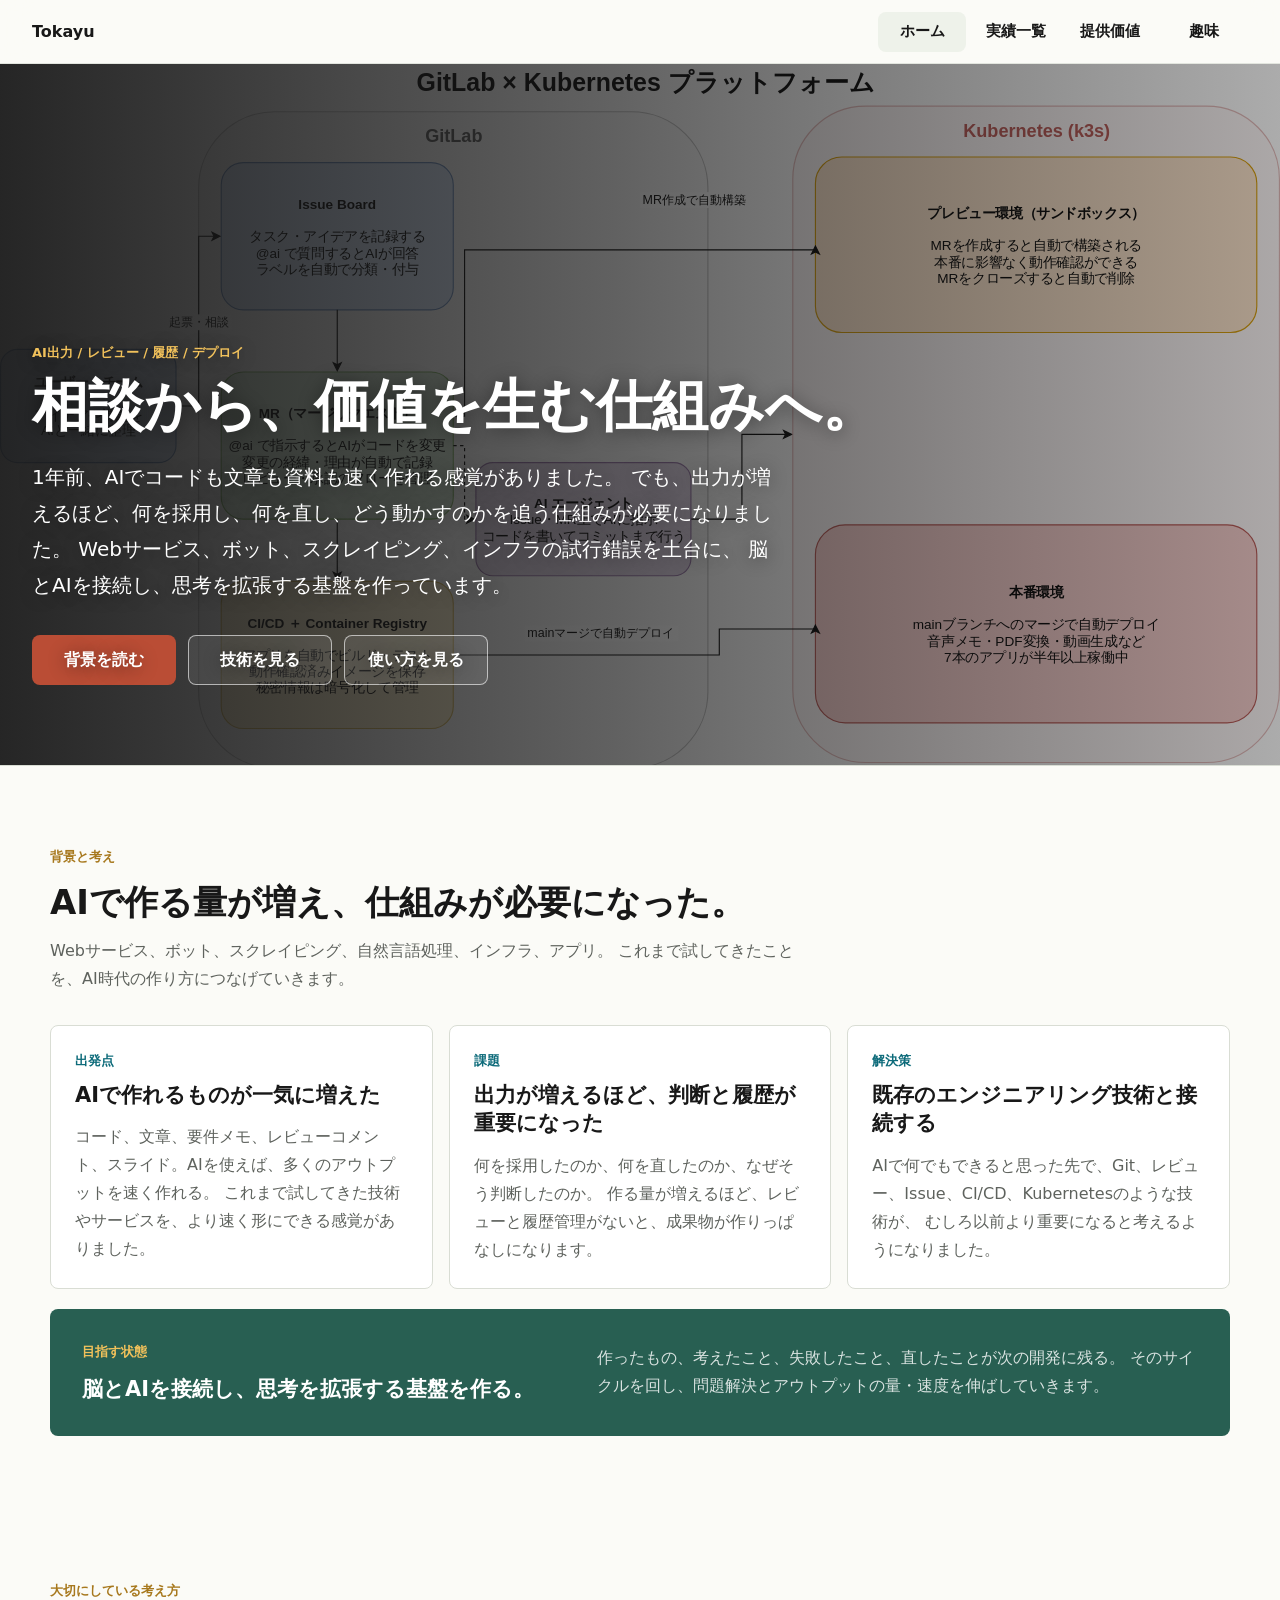
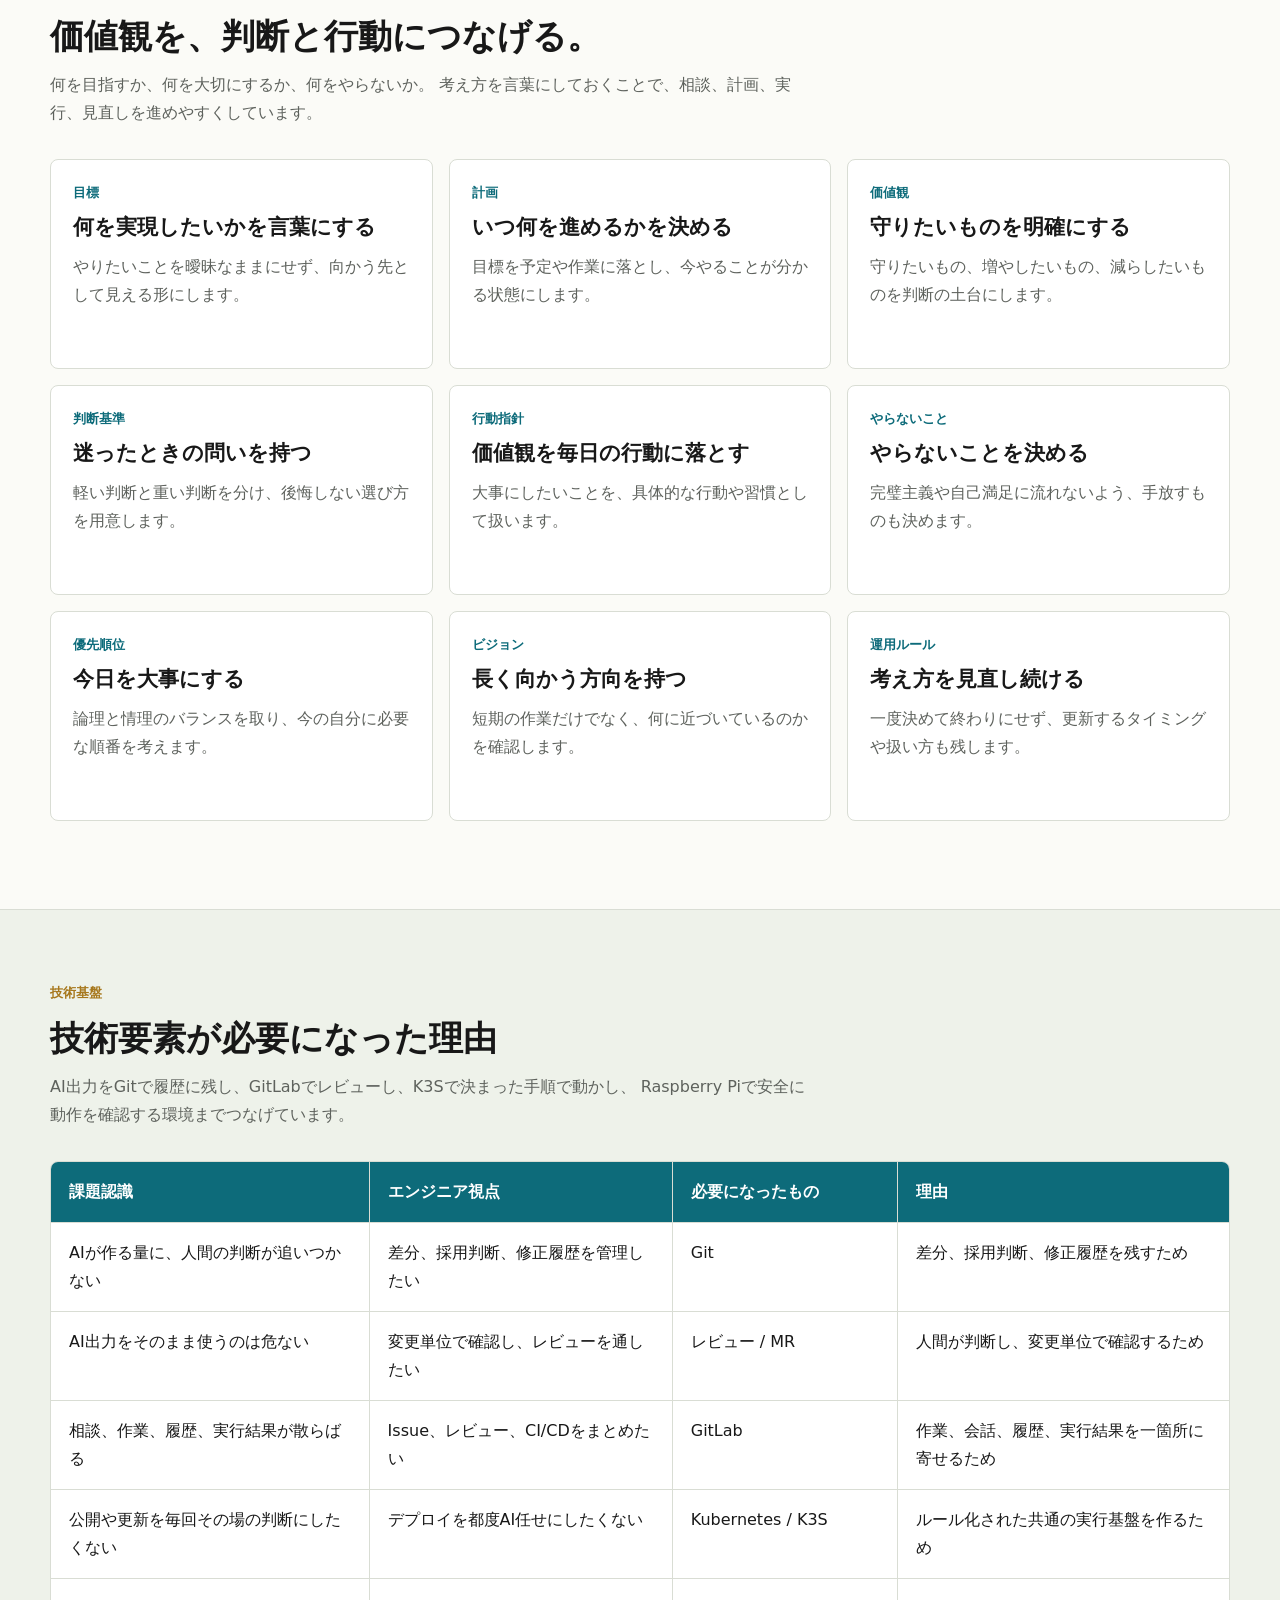
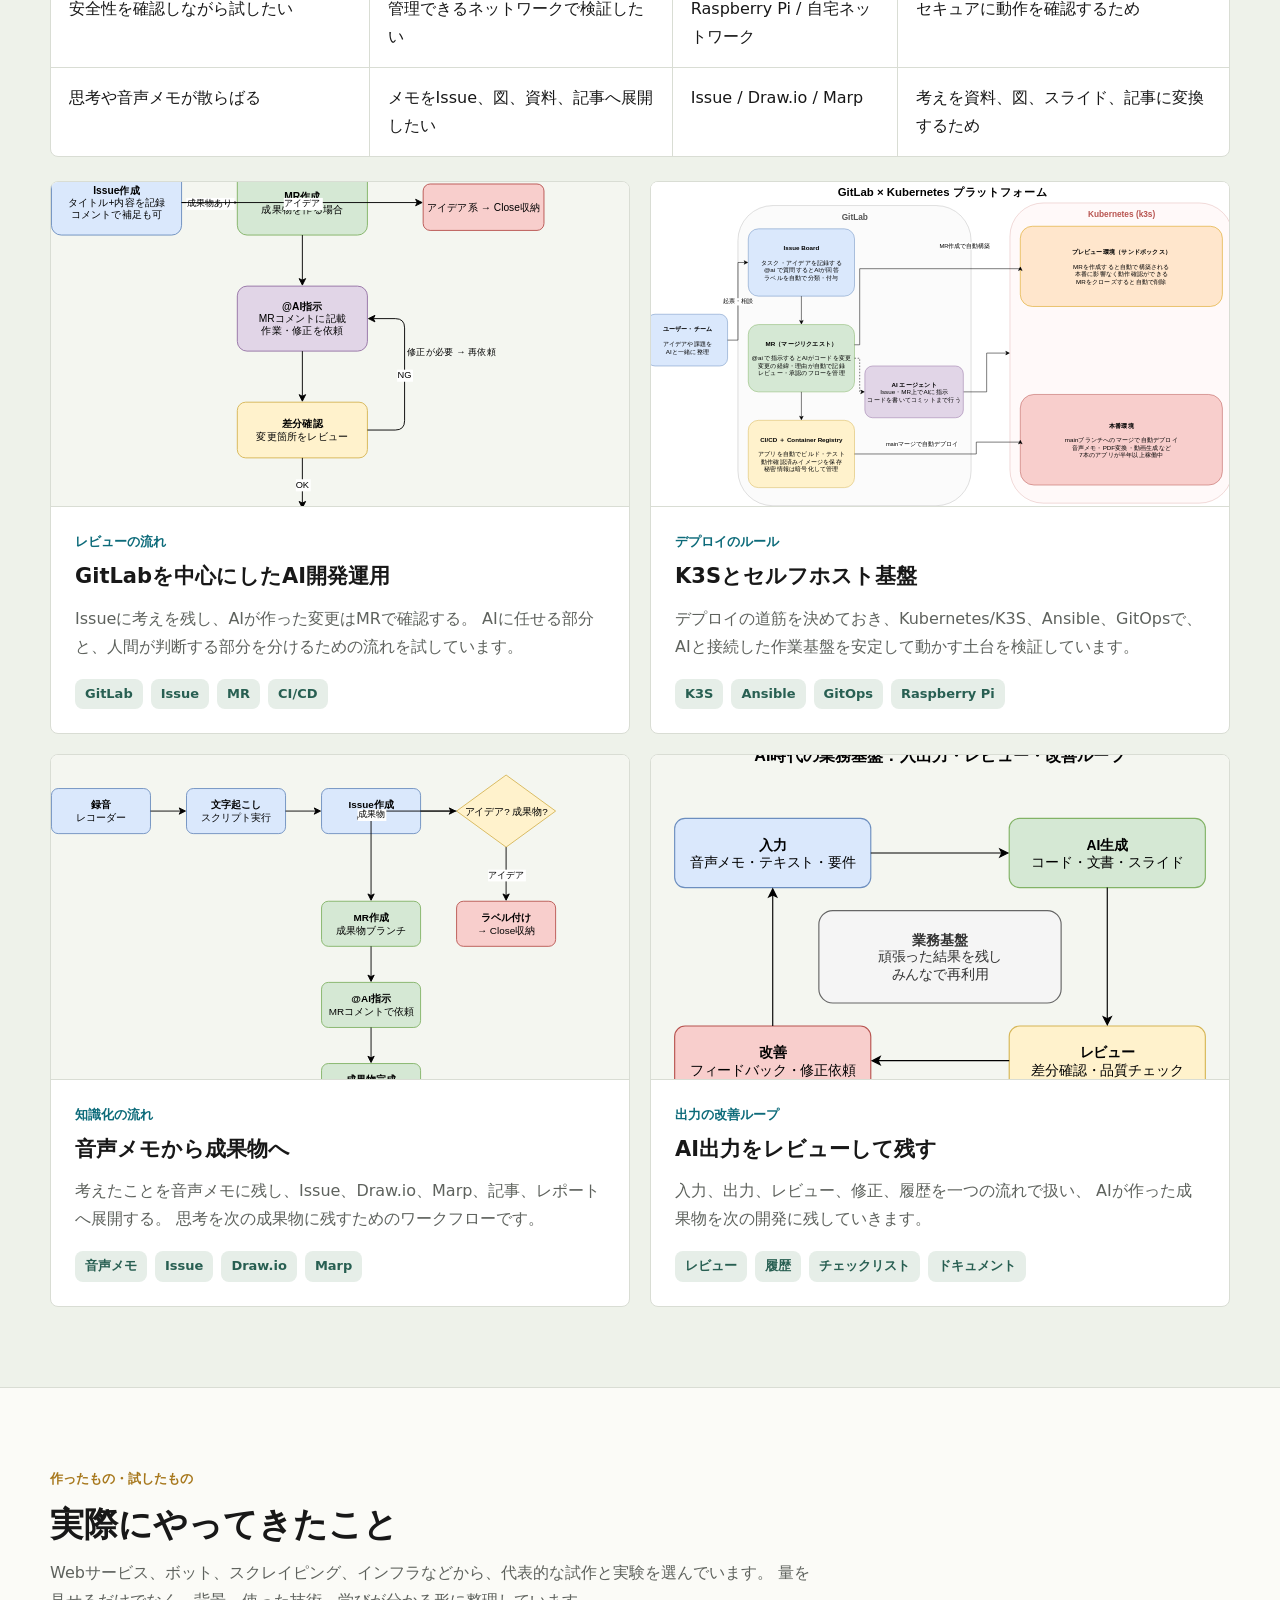
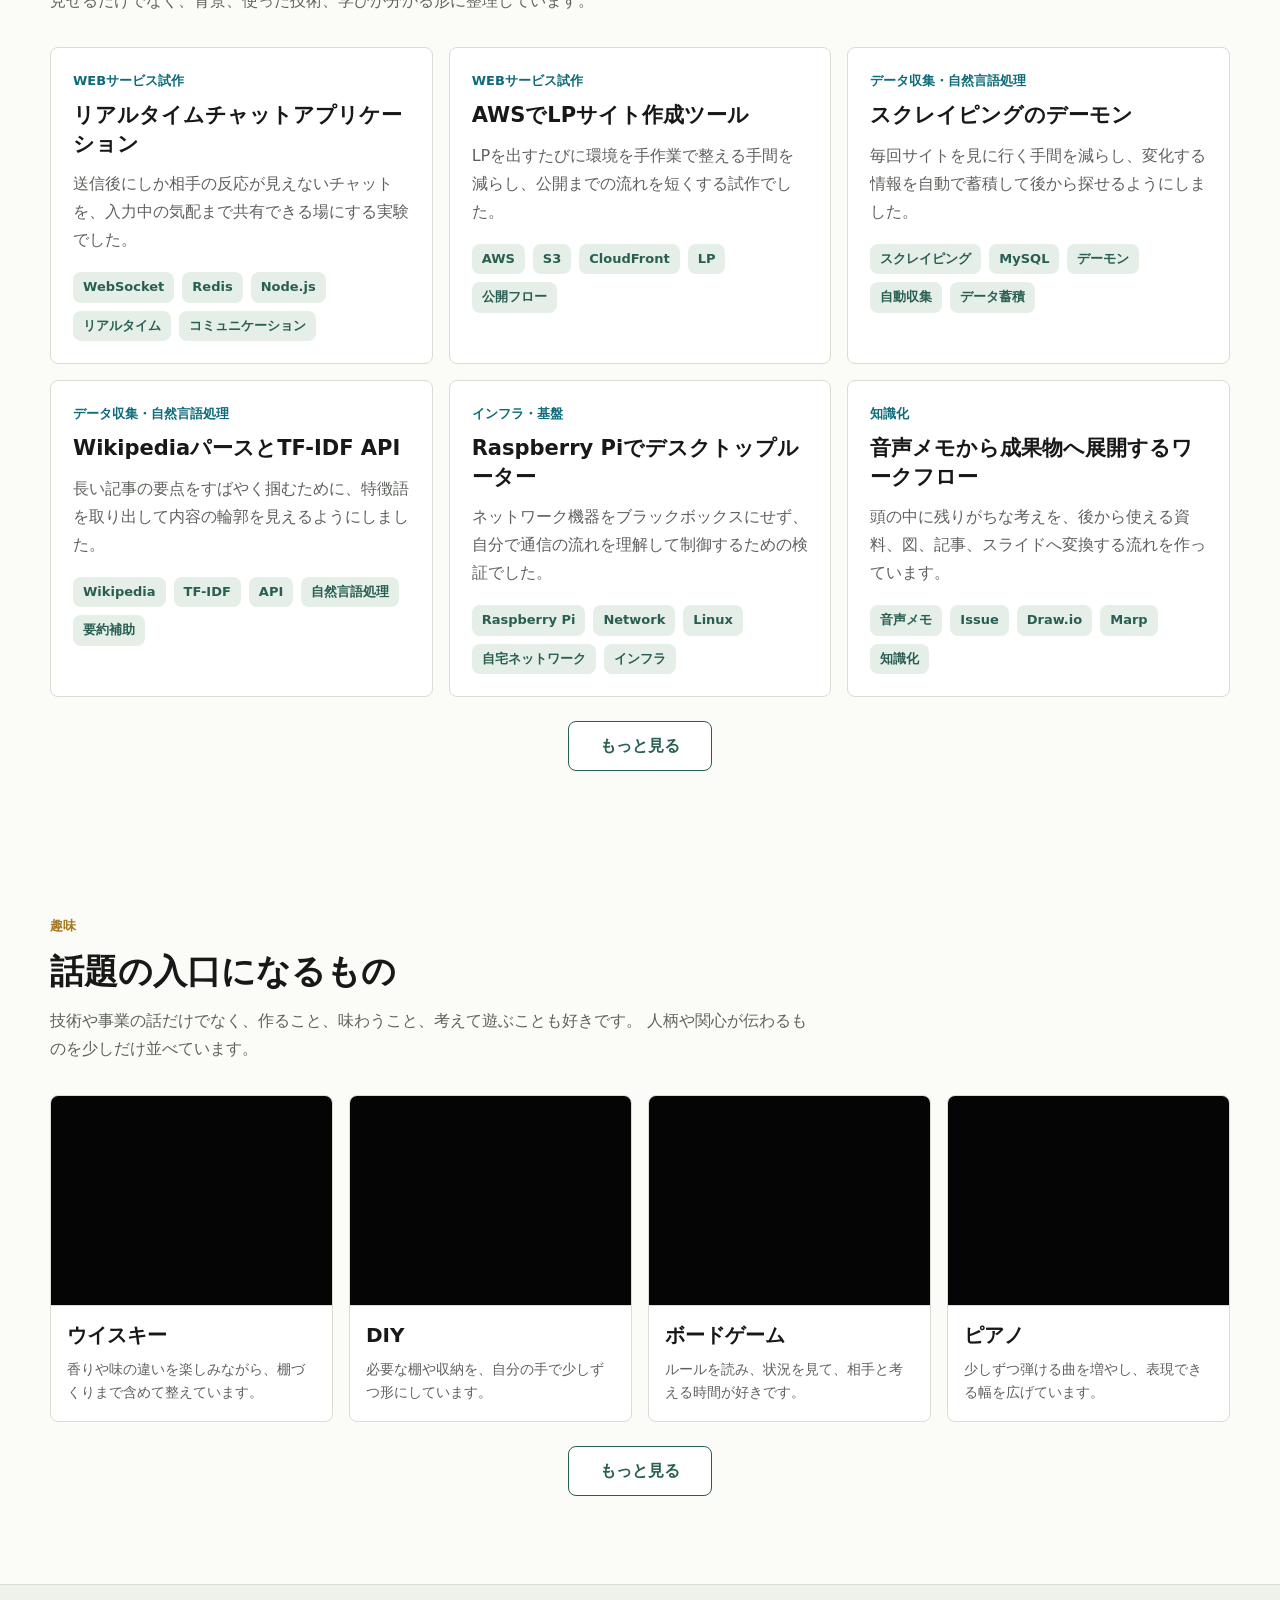
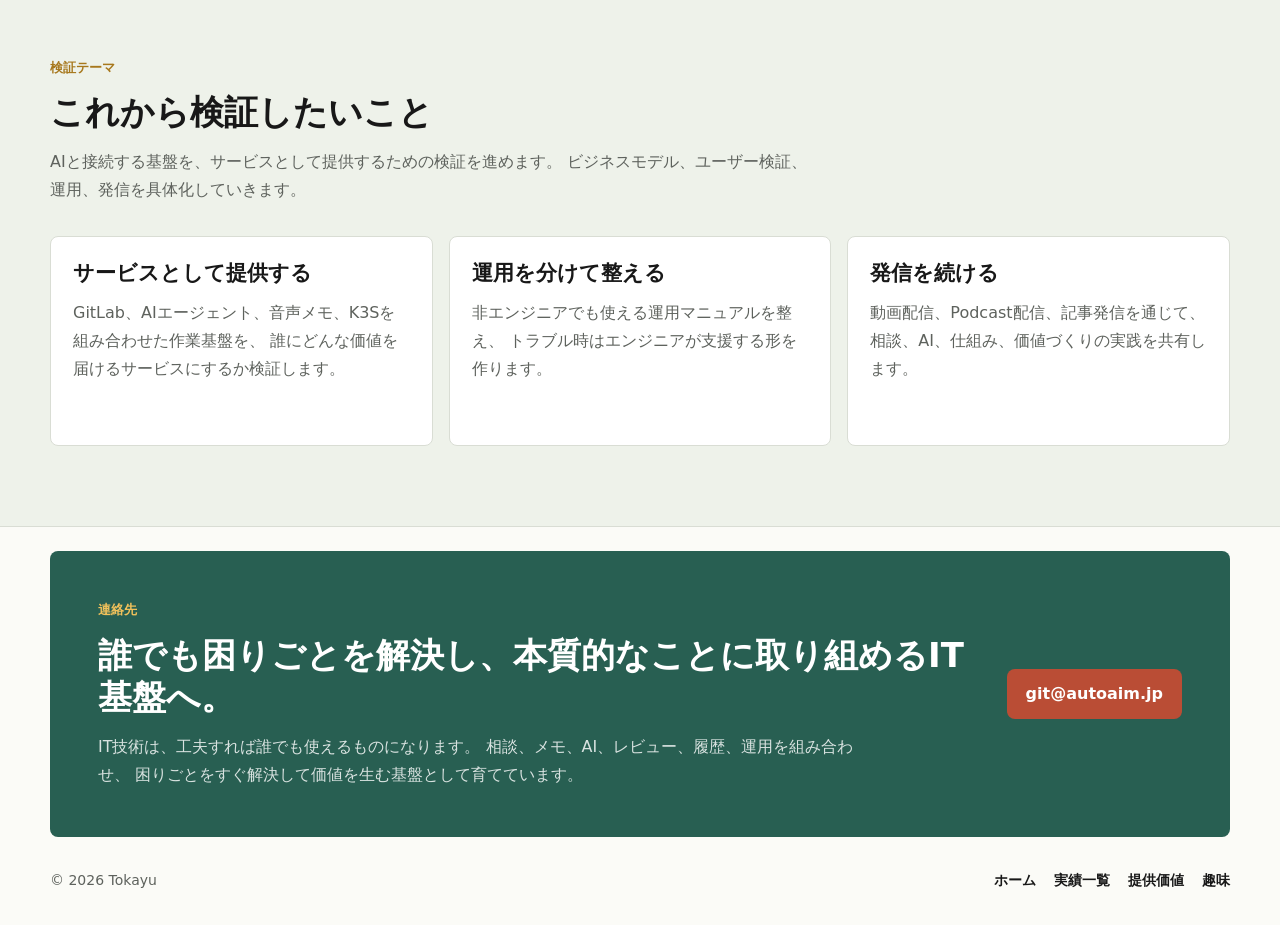
==== index.html @ 335fcc21 "Publish portfolio site" ====
<!doctype html>
<html lang="ja">
  <head>
    <meta charset="utf-8">
    <meta name="viewport" content="width=device-width, initial-scale=1">
    <title>Tokayu | 相談から、価値を生む仕組みへ</title>
    <meta
      name="description"
      content="AIでアウトプットを大量に作れるようになったからこそ、レビュー、履歴、デプロイ、運用の基盤を作る。Git、GitLab、K3S、Raspberry Pi、音声メモをつなぐ個人開発基盤のポートフォリオ。"
    >
    <meta property="og:title" content="Tokayu | 相談から、価値を生む仕組みへ">
    <meta
      property="og:description"
      content="AI時代に、作ること、レビューすること、残すこと、動かすことをどう設計するか。"
    >
    <meta property="og:type" content="website">
    <link rel="stylesheet" href="./styles.css">
  </head>
  <body>
    <header class="site-header">
      <a class="brand" href="./index.html" aria-label="ホームへ戻る">Tokayu</a>
      <nav class="nav" aria-label="主要ナビゲーション">
        <a href="./index.html" aria-current="page">ホーム</a>
        <a href="./works.html">実績一覧</a>
        <a href="./value.html">提供価値</a>
        <a href="./hobbies.html">趣味</a>
      </nav>
    </header>

    <main id="top">
      <section class="hero" aria-label="ポートフォリオの概要">
        <div class="hero-inner">
          <p class="eyebrow">AI出力 / レビュー / 履歴 / デプロイ</p>
          <h1>相談から、価値を生む仕組みへ。</h1>
          <p class="lead">
            1年前、AIでコードも文章も資料も速く作れる感覚がありました。
            でも、出力が増えるほど、何を採用し、何を直し、どう動かすのかを追う仕組みが必要になりました。
            Webサービス、ボット、スクレイピング、インフラの試行錯誤を土台に、
            脳とAIを接続し、思考を拡張する基盤を作っています。
          </p>
          <div class="hero-actions" aria-label="ページ内リンク">
            <a class="button primary" href="#story">背景を読む</a>
            <a class="button secondary" href="#tech">技術を見る</a>
            <a class="button secondary" href="./value.html">使い方を見る</a>
          </div>
        </div>
      </section>

      <section id="story" class="section">
        <div class="section-heading">
          <p class="eyebrow">背景と考え</p>
          <h2>AIで作る量が増え、仕組みが必要になった。</h2>
          <p>
            Webサービス、ボット、スクレイピング、自然言語処理、インフラ、アプリ。
            これまで試してきたことを、AI時代の作り方につなげていきます。
          </p>
        </div>

        <div class="story-grid">
          <article class="story-card">
            <p class="project-kicker">出発点</p>
            <h3>AIで作れるものが一気に増えた</h3>
            <p>
              コード、文章、要件メモ、レビューコメント、スライド。AIを使えば、多くのアウトプットを速く作れる。
              これまで試してきた技術やサービスを、より速く形にできる感覚がありました。
            </p>
          </article>

          <article class="story-card">
            <p class="project-kicker">課題</p>
            <h3>出力が増えるほど、判断と履歴が重要になった</h3>
            <p>
              何を採用したのか、何を直したのか、なぜそう判断したのか。
              作る量が増えるほど、レビューと履歴管理がないと、成果物が作りっぱなしになります。
            </p>
          </article>

          <article class="story-card">
            <p class="project-kicker">解決策</p>
            <h3>既存のエンジニアリング技術と接続する</h3>
            <p>
              AIで何でもできると思った先で、Git、レビュー、Issue、CI/CD、Kubernetesのような技術が、
              むしろ以前より重要になると考えるようになりました。
            </p>
          </article>
        </div>

        <div class="principle-panel">
          <div>
            <p class="eyebrow">目指す状態</p>
            <h3>脳とAIを接続し、思考を拡張する基盤を作る。</h3>
          </div>
          <p>
            作ったもの、考えたこと、失敗したこと、直したことが次の開発に残る。
            そのサイクルを回し、問題解決とアウトプットの量・速度を伸ばしていきます。
          </p>
        </div>
      </section>

      <section class="section">
        <div class="section-heading">
          <p class="eyebrow">大切にしている考え方</p>
          <h2>価値観を、判断と行動につなげる。</h2>
          <p>
            何を目指すか、何を大切にするか、何をやらないか。
            考え方を言葉にしておくことで、相談、計画、実行、見直しを進めやすくしています。
          </p>
        </div>

        <div class="thinking-grid">
          <article class="thinking-card">
            <p class="project-kicker">目標</p>
            <h3>何を実現したいかを言葉にする</h3>
            <p>やりたいことを曖昧なままにせず、向かう先として見える形にします。</p>
          </article>

          <article class="thinking-card">
            <p class="project-kicker">計画</p>
            <h3>いつ何を進めるかを決める</h3>
            <p>目標を予定や作業に落とし、今やることが分かる状態にします。</p>
          </article>

          <article class="thinking-card">
            <p class="project-kicker">価値観</p>
            <h3>守りたいものを明確にする</h3>
            <p>守りたいもの、増やしたいもの、減らしたいものを判断の土台にします。</p>
          </article>

          <article class="thinking-card">
            <p class="project-kicker">判断基準</p>
            <h3>迷ったときの問いを持つ</h3>
            <p>軽い判断と重い判断を分け、後悔しない選び方を用意します。</p>
          </article>

          <article class="thinking-card">
            <p class="project-kicker">行動指針</p>
            <h3>価値観を毎日の行動に落とす</h3>
            <p>大事にしたいことを、具体的な行動や習慣として扱います。</p>
          </article>

          <article class="thinking-card">
            <p class="project-kicker">やらないこと</p>
            <h3>やらないことを決める</h3>
            <p>完璧主義や自己満足に流れないよう、手放すものも決めます。</p>
          </article>

          <article class="thinking-card">
            <p class="project-kicker">優先順位</p>
            <h3>今日を大事にする</h3>
            <p>論理と情理のバランスを取り、今の自分に必要な順番を考えます。</p>
          </article>

          <article class="thinking-card">
            <p class="project-kicker">ビジョン</p>
            <h3>長く向かう方向を持つ</h3>
            <p>短期の作業だけでなく、何に近づいているのかを確認します。</p>
          </article>

          <article class="thinking-card">
            <p class="project-kicker">運用ルール</p>
            <h3>考え方を見直し続ける</h3>
            <p>一度決めて終わりにせず、更新するタイミングや扱い方も残します。</p>
          </article>
        </div>
      </section>

      <section id="tech" class="section band">
        <div class="section-heading">
          <p class="eyebrow">技術基盤</p>
          <h2>技術要素が必要になった理由</h2>
          <p>
            AI出力をGitで履歴に残し、GitLabでレビューし、K3Sで決まった手順で動かし、
            Raspberry Piで安全に動作を確認する環境までつなげています。
          </p>
        </div>

        <div class="reason-table" role="table" aria-label="課題認識と必要になった技術">
          <div class="reason-row reason-head" role="row">
            <div role="columnheader">課題認識</div>
            <div role="columnheader">エンジニア視点</div>
            <div role="columnheader">必要になったもの</div>
            <div role="columnheader">理由</div>
          </div>
          <div class="reason-row" role="row">
            <div role="cell">AIが作る量に、人間の判断が追いつかない</div>
            <div role="cell">差分、採用判断、修正履歴を管理したい</div>
            <div role="cell">Git</div>
            <div role="cell">差分、採用判断、修正履歴を残すため</div>
          </div>
          <div class="reason-row" role="row">
            <div role="cell">AI出力をそのまま使うのは危ない</div>
            <div role="cell">変更単位で確認し、レビューを通したい</div>
            <div role="cell">レビュー / MR</div>
            <div role="cell">人間が判断し、変更単位で確認するため</div>
          </div>
          <div class="reason-row" role="row">
            <div role="cell">相談、作業、履歴、実行結果が散らばる</div>
            <div role="cell">Issue、レビュー、CI/CDをまとめたい</div>
            <div role="cell">GitLab</div>
            <div role="cell">作業、会話、履歴、実行結果を一箇所に寄せるため</div>
          </div>
          <div class="reason-row" role="row">
            <div role="cell">公開や更新を毎回その場の判断にしたくない</div>
            <div role="cell">デプロイを都度AI任せにしたくない</div>
            <div role="cell">Kubernetes / K3S</div>
            <div role="cell">ルール化された共通の実行基盤を作るため</div>
          </div>
          <div class="reason-row" role="row">
            <div role="cell">安全性を確認しながら試したい</div>
            <div role="cell">管理できるネットワークで検証したい</div>
            <div role="cell">Raspberry Pi / 自宅ネットワーク</div>
            <div role="cell">セキュアに動作を確認するため</div>
          </div>
          <div class="reason-row" role="row">
            <div role="cell">思考や音声メモが散らばる</div>
            <div role="cell">メモをIssue、図、資料、記事へ展開したい</div>
            <div role="cell">Issue / Draw.io / Marp</div>
            <div role="cell">考えを資料、図、スライド、記事に変換するため</div>
          </div>
        </div>

        <div class="project-grid tech-grid">
          <article class="project-card">
            <img src="./assets/gitlab-workflow.svg" alt="GitLabを中心にした開発ワークフロー図">
            <div class="project-body">
              <p class="project-kicker">レビューの流れ</p>
              <h3>GitLabを中心にしたAI開発運用</h3>
              <p>
                Issueに考えを残し、AIが作った変更はMRで確認する。
                AIに任せる部分と、人間が判断する部分を分けるための流れを試しています。
              </p>
              <ul class="tag-list" aria-label="関連技術">
                <li>GitLab</li>
                <li>Issue</li>
                <li>MR</li>
                <li>CI/CD</li>
              </ul>
            </div>
          </article>

          <article class="project-card">
            <img src="./assets/platform-overview.svg" alt="GitLabとKubernetesを組み合わせた基盤図">
            <div class="project-body">
              <p class="project-kicker">デプロイのルール</p>
              <h3>K3Sとセルフホスト基盤</h3>
              <p>
                デプロイの道筋を決めておき、Kubernetes/K3S、Ansible、GitOpsで、
                AIと接続した作業基盤を安定して動かす土台を検証しています。
              </p>
              <ul class="tag-list" aria-label="関連技術">
                <li>K3S</li>
                <li>Ansible</li>
                <li>GitOps</li>
                <li>Raspberry Pi</li>
              </ul>
            </div>
          </article>

          <article class="project-card">
            <img src="./assets/voice-memo-to-output.svg" alt="音声メモから成果物へ変換するワークフロー図">
            <div class="project-body">
              <p class="project-kicker">知識化の流れ</p>
              <h3>音声メモから成果物へ</h3>
              <p>
                考えたことを音声メモに残し、Issue、Draw.io、Marp、記事、レポートへ展開する。
                思考を次の成果物に残すためのワークフローです。
              </p>
              <ul class="tag-list" aria-label="関連技術">
                <li>音声メモ</li>
                <li>Issue</li>
                <li>Draw.io</li>
                <li>Marp</li>
              </ul>
            </div>
          </article>

          <article class="project-card">
            <img src="./assets/ai-output-loop.svg" alt="AI出力とレビュー改善ループの図">
            <div class="project-body">
              <p class="project-kicker">出力の改善ループ</p>
              <h3>AI出力をレビューして残す</h3>
              <p>
                入力、出力、レビュー、修正、履歴を一つの流れで扱い、
                AIが作った成果物を次の開発に残していきます。
              </p>
              <ul class="tag-list" aria-label="関連技術">
                <li>レビュー</li>
                <li>履歴</li>
                <li>チェックリスト</li>
                <li>ドキュメント</li>
              </ul>
            </div>
          </article>
        </div>
      </section>

      <section id="works" class="section">
        <div class="section-heading">
          <p class="eyebrow">作ったもの・試したもの</p>
          <h2>実際にやってきたこと</h2>
          <p>
            Webサービス、ボット、スクレイピング、インフラなどから、代表的な試作と実験を選んでいます。
            量を見せるだけでなく、背景、使った技術、学びが分かる形に整理しています。
          </p>
        </div>

        <div class="works-grid" data-featured-works></div>

        <div class="section-actions">
          <a class="button tertiary" href="./works.html">もっと見る</a>
        </div>
      </section>

      <section id="hobbies" class="section">
        <div class="section-heading">
          <p class="eyebrow">趣味</p>
          <h2>話題の入口になるもの</h2>
          <p>
            技術や事業の話だけでなく、作ること、味わうこと、考えて遊ぶことも好きです。
            人柄や関心が伝わるものを少しだけ並べています。
          </p>
        </div>

        <div class="hobby-grid" data-featured-hobbies></div>

        <div class="section-actions">
          <a class="button tertiary" href="./hobbies.html">もっと見る</a>
        </div>
      </section>

      <section class="section band conversation-section">
        <div class="section-heading">
          <p class="eyebrow">検証テーマ</p>
          <h2>これから検証したいこと</h2>
          <p>
            AIと接続する基盤を、サービスとして提供するための検証を進めます。
            ビジネスモデル、ユーザー検証、運用、発信を具体化していきます。
          </p>
        </div>

        <div class="conversation-grid">
          <article class="writing-item">
            <h3>サービスとして提供する</h3>
            <p>
              GitLab、AIエージェント、音声メモ、K3Sを組み合わせた作業基盤を、
              誰にどんな価値を届けるサービスにするか検証します。
            </p>
          </article>
          <article class="writing-item">
            <h3>運用を分けて整える</h3>
            <p>
              非エンジニアでも使える運用マニュアルを整え、
              トラブル時はエンジニアが支援する形を作ります。
            </p>
          </article>
          <article class="writing-item">
            <h3>発信を続ける</h3>
            <p>
              動画配信、Podcast配信、記事発信を通じて、
              相談、AI、仕組み、価値づくりの実践を共有します。
            </p>
          </article>
        </div>
      </section>

      <section id="contact" class="contact-section">
        <div>
          <p class="eyebrow">連絡先</p>
          <h2>誰でも困りごとを解決し、本質的なことに取り組めるIT基盤へ。</h2>
          <p>
            IT技術は、工夫すれば誰でも使えるものになります。
            相談、メモ、AI、レビュー、履歴、運用を組み合わせ、
            困りごとをすぐ解決して価値を生む基盤として育てています。
          </p>
        </div>
        <a class="button primary" href="mailto:git@autoaim.jp">git@autoaim.jp</a>
      </section>
    </main>

    <footer class="site-footer">
      <span>© 2026 Tokayu</span>
      <nav class="footer-nav" aria-label="フッターナビゲーション">
        <a href="./index.html" aria-current="page">ホーム</a>
        <a href="./works.html">実績一覧</a>
        <a href="./value.html">提供価値</a>
        <a href="./hobbies.html">趣味</a>
      </nav>
    </footer>
    <script src="./data.js"></script>
    <script src="./app.js"></script>
  </body>
</html>
---- styles.css ----
:root {
  color-scheme: light;
  --ink: #181818;
  --muted: #5e625d;
  --line: #d9ddd4;
  --paper: #fbfbf7;
  --soft: #eef2ea;
  --green: #285f52;
  --teal: #0d6b7a;
  --coral: #ba4d35;
  --gold: #a7781d;
  --white: #ffffff;
  --shadow: 0 18px 48px rgba(24, 24, 24, 0.12);
}

* {
  box-sizing: border-box;
}

html {
  scroll-behavior: smooth;
}

body {
  margin: 0;
  color: var(--ink);
  background: var(--paper);
  font-family:
    "Hiragino Kaku Gothic ProN",
    "Yu Gothic",
    "Noto Sans JP",
    system-ui,
    sans-serif;
  font-size: 16px;
  line-height: 1.75;
}

img {
  display: block;
  max-width: 100%;
}

a {
  color: inherit;
  text-decoration: none;
}

a:focus-visible,
button:focus-visible {
  outline: 3px solid rgba(13, 107, 122, 0.35);
  outline-offset: 4px;
}

.site-header {
  position: sticky;
  top: 0;
  z-index: 10;
  display: flex;
  align-items: center;
  justify-content: space-between;
  min-height: 64px;
  padding: 0 32px;
  border-bottom: 1px solid rgba(217, 221, 212, 0.72);
  background: rgba(251, 251, 247, 0.9);
  backdrop-filter: blur(16px);
}

.brand {
  font-weight: 800;
}

.nav {
  display: flex;
  flex-wrap: wrap;
  gap: 6px;
  align-items: center;
  justify-content: flex-end;
}

.nav a {
  min-width: 88px;
  min-height: 40px;
  display: inline-flex;
  align-items: center;
  justify-content: center;
  padding: 0 14px;
  border-radius: 8px;
  color: var(--ink);
  font-size: 15px;
  font-weight: 850;
}

.nav a:hover {
  color: var(--ink);
  background: var(--soft);
}

.nav a[aria-current="page"] {
  color: var(--ink);
  background: var(--soft);
}

.hero {
  min-height: 78vh;
  display: grid;
  align-items: end;
  padding: 112px 32px 80px;
  color: var(--white);
  background-image:
    linear-gradient(90deg, rgba(24, 24, 24, 0.94), rgba(24, 24, 24, 0.68) 48%, rgba(24, 24, 24, 0.36)),
    url("./assets/platform-overview.svg");
  background-size: cover;
  background-position: center;
  border-bottom: 1px solid var(--line);
}

.hero-inner {
  width: min(980px, 100%);
  text-shadow: 0 2px 18px rgba(0, 0, 0, 0.45);
}

.eyebrow {
  margin: 0 0 12px;
  color: var(--gold);
  font-size: 13px;
  font-weight: 800;
  text-transform: uppercase;
}

.hero .eyebrow {
  color: #f1c15b;
}

h1,
h2,
h3,
p {
  overflow-wrap: break-word;
}

h1 {
  margin: 0;
  max-width: 980px;
  font-size: 56px;
  line-height: 1.04;
  letter-spacing: 0;
}

h2 {
  margin: 0;
  font-size: 34px;
  line-height: 1.25;
  letter-spacing: 0;
}

h3 {
  margin: 0;
  font-size: 21px;
  line-height: 1.35;
  letter-spacing: 0;
}

.lead {
  max-width: 740px;
  margin: 24px 0 0;
  font-size: 20px;
  line-height: 1.8;
}

.hero-actions {
  display: flex;
  flex-wrap: wrap;
  gap: 12px;
  margin-top: 32px;
}

.button {
  min-width: 144px;
  min-height: 46px;
  display: inline-flex;
  align-items: center;
  justify-content: center;
  padding: 10px 18px;
  border: 1px solid transparent;
  border-radius: 8px;
  font-weight: 800;
}

.button.primary {
  color: var(--white);
  background: var(--coral);
}

.button.primary:hover {
  background: #9f3f2b;
}

.button.secondary {
  color: var(--white);
  border-color: rgba(255, 255, 255, 0.6);
  background: rgba(255, 255, 255, 0.08);
}

.button.secondary:hover {
  background: rgba(255, 255, 255, 0.18);
}

.button.tertiary {
  color: var(--green);
  border-color: var(--green);
  background: var(--white);
}

.button.tertiary:hover {
  color: var(--white);
  background: var(--green);
}

.section {
  width: min(1180px, calc(100% - 64px));
  margin: 56px auto 0;
  padding: 24px 0 64px;
}

.section.band {
  width: 100%;
  margin-top: 24px;
  padding: 72px max(32px, calc((100% - 1180px) / 2)) 80px;
  background: var(--soft);
  border-top: 1px solid var(--line);
  border-bottom: 1px solid var(--line);
}

.section-heading {
  max-width: 760px;
  margin-bottom: 32px;
}

.section-heading p:not(.eyebrow) {
  margin: 14px 0 0;
  color: var(--muted);
}

.section-heading.compact {
  margin-bottom: 28px;
}

.project-grid {
  display: grid;
  grid-template-columns: repeat(2, minmax(0, 1fr));
  gap: 20px;
}

.story-grid {
  display: grid;
  grid-template-columns: repeat(3, minmax(0, 1fr));
  gap: 16px;
}

.story-card {
  min-height: 260px;
  padding: 24px;
  border: 1px solid var(--line);
  border-radius: 8px;
  background: var(--white);
}

.story-card p:not(.project-kicker) {
  margin: 14px 0 0;
  color: var(--muted);
}

.thinking-grid {
  display: grid;
  grid-template-columns: repeat(3, minmax(0, 1fr));
  gap: 16px;
}

.thinking-card {
  min-height: 210px;
  padding: 22px;
  border: 1px solid var(--line);
  border-radius: 8px;
  background: var(--white);
}

.thinking-card p:not(.project-kicker) {
  margin: 12px 0 0;
  color: var(--muted);
}

.principle-panel {
  margin-top: 20px;
  padding: 32px;
  display: grid;
  grid-template-columns: minmax(0, 0.9fr) minmax(0, 1.1fr);
  gap: 24px;
  align-items: center;
  color: var(--white);
  border-radius: 8px;
  background: var(--green);
}

.principle-panel .eyebrow {
  color: #f1c15b;
}

.principle-panel p:not(.eyebrow) {
  margin: 0;
  color: rgba(255, 255, 255, 0.82);
}

.reason-table {
  overflow: hidden;
  border: 1px solid var(--line);
  border-radius: 8px;
  background: var(--white);
}

.reason-row {
  display: grid;
  grid-template-columns: minmax(0, 1.1fr) minmax(0, 1.05fr) minmax(0, 0.78fr) minmax(0, 1.15fr);
  border-top: 1px solid var(--line);
}

.reason-row:first-child {
  border-top: 0;
}

.reason-row > div {
  min-width: 0;
  padding: 16px 18px;
  border-left: 1px solid var(--line);
  overflow-wrap: anywhere;
}

.reason-row > div:first-child {
  border-left: 0;
}

.reason-head {
  color: var(--white);
  background: var(--teal);
  font-weight: 900;
}

.tech-grid {
  margin-top: 24px;
}

.roadmap-list {
  display: grid;
  grid-template-columns: repeat(2, minmax(0, 1fr));
  gap: 14px;
  margin: 0;
  padding: 0;
  list-style: none;
  counter-reset: none;
}

.roadmap-list li {
  min-height: 120px;
  padding: 20px;
  display: grid;
  grid-template-columns: 44px minmax(0, 1fr);
  gap: 14px;
  align-items: start;
  border: 1px solid var(--line);
  border-radius: 8px;
  background: var(--white);
}

.roadmap-list span {
  width: 44px;
  height: 44px;
  display: inline-flex;
  align-items: center;
  justify-content: center;
  color: var(--white);
  border-radius: 8px;
  background: var(--coral);
  font-size: 13px;
  font-weight: 900;
}

.roadmap-list p {
  margin: 0;
  color: var(--muted);
  font-weight: 700;
}

.conversation-section {
  margin-top: 0;
}

.conversation-grid {
  display: grid;
  grid-template-columns: repeat(3, minmax(0, 1fr));
  gap: 16px;
}

.works-grid {
  display: grid;
  grid-template-columns: repeat(3, minmax(0, 1fr));
  gap: 16px;
}

.work-card {
  min-height: 220px;
  padding: 22px;
  border: 1px solid var(--line);
  border-radius: 8px;
  background: var(--white);
}

.work-card p:not(.project-kicker) {
  margin: 12px 0 0;
  color: var(--muted);
}

.usecase-section {
  margin-top: 0;
}

.usecase-grid {
  display: grid;
  gap: 18px;
}

.usecase-card {
  min-width: 0;
  padding: 24px;
  border: 1px solid var(--line);
  border-radius: 8px;
  background: var(--white);
}

.usecase-card h2 {
  max-width: 920px;
  font-size: 25px;
  line-height: 1.35;
}

.usecase-problem {
  max-width: 940px;
  margin: 12px 0 0;
  color: var(--muted);
}

.usecase-detail {
  display: grid;
  grid-template-columns: 160px minmax(0, 1fr);
  gap: 10px 16px;
  margin: 20px 0 0;
  padding-top: 18px;
  border-top: 1px solid var(--line);
}

.usecase-detail dt {
  color: var(--teal);
  font-size: 13px;
  font-weight: 900;
}

.usecase-detail dd {
  min-width: 0;
  margin: 0;
  color: var(--muted);
  overflow-wrap: anywhere;
}

.section-actions {
  margin-top: 24px;
  display: flex;
  justify-content: center;
}

.page-hero {
  width: min(1180px, calc(100% - 64px));
  margin: 0 auto;
  padding: 96px 0 48px;
}

.page-hero h1 {
  color: var(--ink);
}

.page-hero p:not(.eyebrow) {
  max-width: 780px;
  margin: 18px 0 0;
  color: var(--muted);
}

.works-catalog {
  margin-top: 0;
}

.hobby-hero {
  padding-bottom: 36px;
}

.hobby-section {
  margin-top: 0;
}

.hobby-challenge-section {
  padding-top: 0;
}

.hobby-grid {
  display: grid;
  grid-template-columns: repeat(4, minmax(0, 1fr));
  gap: 16px;
}

.hobby-card {
  min-width: 0;
  overflow: hidden;
  border: 1px solid var(--line);
  border-radius: 8px;
  background: var(--white);
}

.hobby-card img {
  width: 100%;
  aspect-ratio: 4 / 3;
  object-fit: cover;
  background: #050505;
  border-bottom: 1px solid var(--line);
}

.hobby-card-body {
  padding: 16px;
}

.hobby-card h2,
.hobby-card h3 {
  font-size: 20px;
  line-height: 1.3;
}

.hobby-card p {
  margin: 10px 0 0;
  color: var(--muted);
  font-size: 14px;
  line-height: 1.65;
}

.category-block {
  padding: 36px 0;
  border-top: 1px solid var(--line);
}

.category-block:first-child {
  padding-top: 0;
  border-top: 0;
}

.project-card {
  min-width: 0;
  overflow: hidden;
  border: 1px solid var(--line);
  border-radius: 8px;
  background: var(--white);
}

.project-card img {
  width: 100%;
  aspect-ratio: 16 / 9;
  object-fit: cover;
  background: #f4f6f0;
  border-bottom: 1px solid var(--line);
}

.project-body {
  padding: 24px;
}

.project-kicker {
  margin: 0 0 8px;
  color: var(--teal);
  font-size: 13px;
  font-weight: 900;
  text-transform: uppercase;
}

.project-body p:not(.project-kicker) {
  margin: 14px 0 0;
  color: var(--muted);
}

.tag-list {
  display: flex;
  flex-wrap: wrap;
  gap: 8px;
  margin: 18px 0 0;
  padding: 0;
  list-style: none;
}

.tag-list li {
  min-height: 30px;
  display: inline-flex;
  align-items: center;
  padding: 4px 10px;
  border-radius: 8px;
  color: var(--green);
  background: #e6eee8;
  font-size: 13px;
  font-weight: 800;
}

.tag-list a {
  color: inherit;
  text-decoration: none;
}

.tag-list li:has(a):hover {
  background: #d7e6dc;
}

.tag-list a:focus-visible {
  border-radius: 6px;
  outline: 2px solid rgba(13, 107, 122, 0.38);
  outline-offset: 2px;
}

.direction-layout {
  display: grid;
  grid-template-columns: minmax(0, 1fr) 420px;
  gap: 32px;
  align-items: start;
}

.direction-copy > p {
  max-width: 720px;
  margin: 0;
  color: var(--muted);
}

.focus-list {
  display: grid;
  gap: 14px;
  margin: 28px 0 0;
}

.focus-list div {
  padding-left: 18px;
  border-left: 4px solid var(--coral);
}

.focus-list dt {
  font-weight: 900;
}

.focus-list dd {
  margin: 4px 0 0;
  color: var(--muted);
}

.visual-panel {
  margin: 0;
  overflow: hidden;
  border: 1px solid var(--line);
  border-radius: 8px;
  background: var(--white);
}

.visual-panel img {
  width: 100%;
  aspect-ratio: 4 / 3;
  object-fit: cover;
}

.visual-panel figcaption {
  padding: 12px 16px;
  color: var(--muted);
  border-top: 1px solid var(--line);
  font-size: 13px;
  font-weight: 800;
}

.writing-grid {
  display: grid;
  grid-template-columns: repeat(3, minmax(0, 1fr));
  gap: 16px;
}

.writing-item {
  min-height: 210px;
  padding: 22px;
  border: 1px solid var(--line);
  border-radius: 8px;
  background: var(--white);
}

.writing-item p {
  margin: 12px 0 0;
  color: var(--muted);
}

.contact-section {
  width: min(1180px, calc(100% - 64px));
  margin: 24px auto 0;
  padding: 48px;
  display: grid;
  grid-template-columns: minmax(0, 1fr) auto;
  gap: 24px;
  align-items: center;
  color: var(--white);
  background: var(--green);
  border-radius: 8px;
}

.contact-section .eyebrow {
  color: #f1c15b;
}

.contact-section p:not(.eyebrow) {
  max-width: 760px;
  margin: 14px 0 0;
  color: rgba(255, 255, 255, 0.82);
}

.site-footer {
  width: min(1180px, calc(100% - 64px));
  min-height: 88px;
  margin: 0 auto;
  display: flex;
  align-items: center;
  justify-content: space-between;
  color: var(--muted);
  font-size: 14px;
}

.site-footer a {
  font-weight: 800;
}

.footer-nav {
  display: flex;
  flex-wrap: wrap;
  gap: 10px 18px;
  justify-content: flex-end;
}

.footer-nav a {
  color: var(--ink);
  font-size: 14px;
  font-weight: 850;
}

.footer-nav a[aria-current="page"] {
  color: var(--ink);
}

@media (max-width: 900px) {
  .site-header {
    padding: 0 18px;
  }

  .nav a {
    min-width: 78px;
    padding: 0 10px;
    font-size: 14px;
  }

  .hero {
    min-height: 72vh;
    padding: 96px 24px 64px;
  }

  h1 {
    font-size: 44px;
  }

  h2 {
    font-size: 29px;
  }

  .lead {
    font-size: 18px;
  }

  .section,
  .page-hero,
  .contact-section,
  .site-footer {
    width: min(100% - 36px, 1180px);
  }

  .project-grid,
  .story-grid,
  .thinking-grid,
  .direction-layout,
  .writing-grid,
  .conversation-grid,
  .works-grid,
  .hobby-grid,
  .roadmap-list,
  .contact-section {
    grid-template-columns: 1fr;
  }

  .principle-panel {
    grid-template-columns: 1fr;
  }

  .reason-row {
    grid-template-columns: 1fr;
  }

  .usecase-detail {
    grid-template-columns: 1fr;
  }

  .reason-row > div {
    border-left: 0;
    border-top: 1px solid var(--line);
  }

  .reason-row > div:first-child {
    border-top: 0;
  }

  .section.band {
    padding-left: 18px;
    padding-right: 18px;
  }

  .contact-section {
    padding: 32px;
  }
}

@media (max-width: 640px) {
  body {
    font-size: 15px;
  }

  .site-header {
    position: static;
    min-height: auto;
    padding: 16px;
    display: block;
  }

  .brand {
    display: inline-flex;
    min-height: 36px;
    align-items: center;
  }

  .nav {
    margin-top: 8px;
    justify-content: flex-start;
  }

  .nav a {
    min-width: 78px;
    padding: 0 10px;
    font-size: 14px;
  }

  .hero {
    min-height: 70vh;
    padding: 72px 18px 52px;
    background-image:
      linear-gradient(90deg, rgba(24, 24, 24, 0.94), rgba(24, 24, 24, 0.78)),
      url("./assets/platform-overview.svg");
    background-position: center top;
  }

  h1 {
    font-size: 36px;
  }

  h2 {
    font-size: 25px;
  }

  h3 {
    font-size: 19px;
  }

  .lead {
    font-size: 16px;
  }

  .hero-actions {
    display: grid;
    grid-template-columns: 1fr;
  }

  .button {
    width: 100%;
  }

  .project-body,
  .work-card,
  .writing-item,
  .hobby-card {
    padding: 18px;
  }

  .contact-section {
    padding: 24px;
  }

  .site-footer {
    padding: 24px 0;
    display: grid;
    gap: 10px;
  }

  .footer-nav {
    justify-content: flex-start;
  }
}
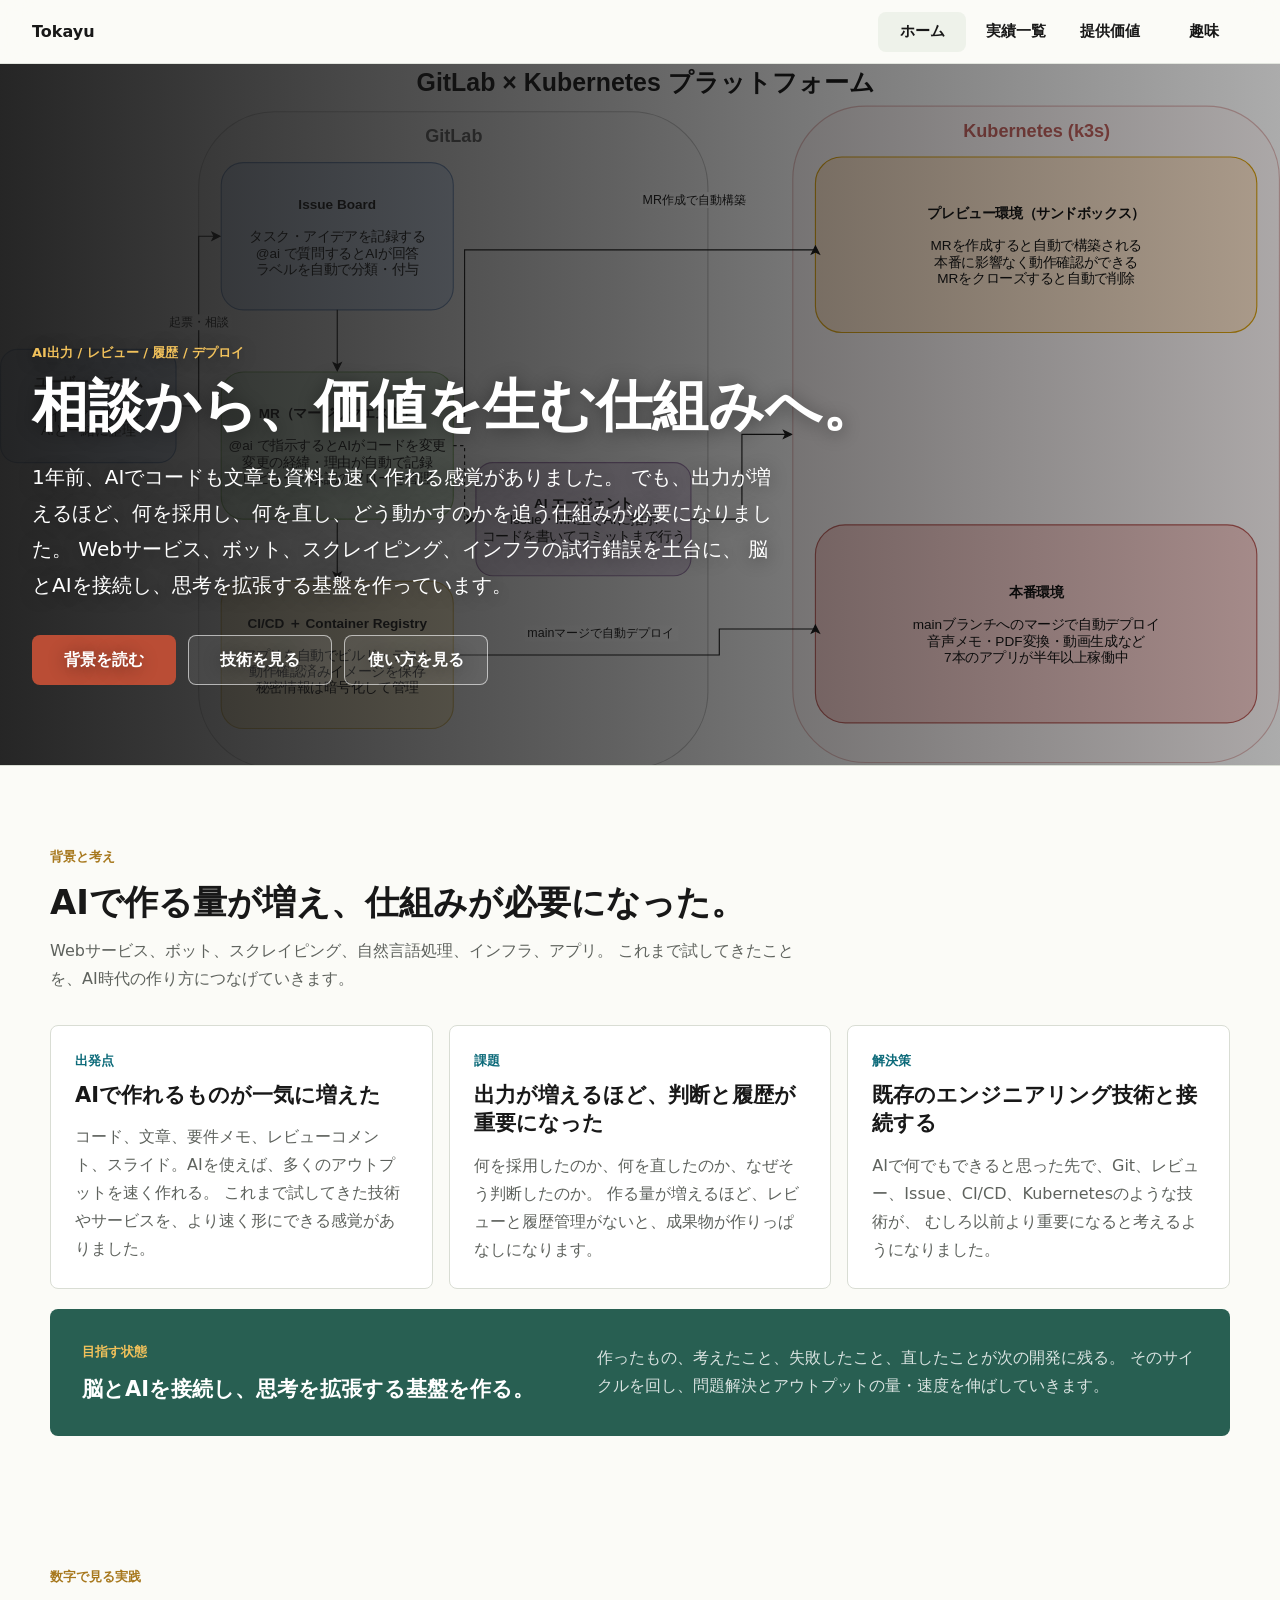
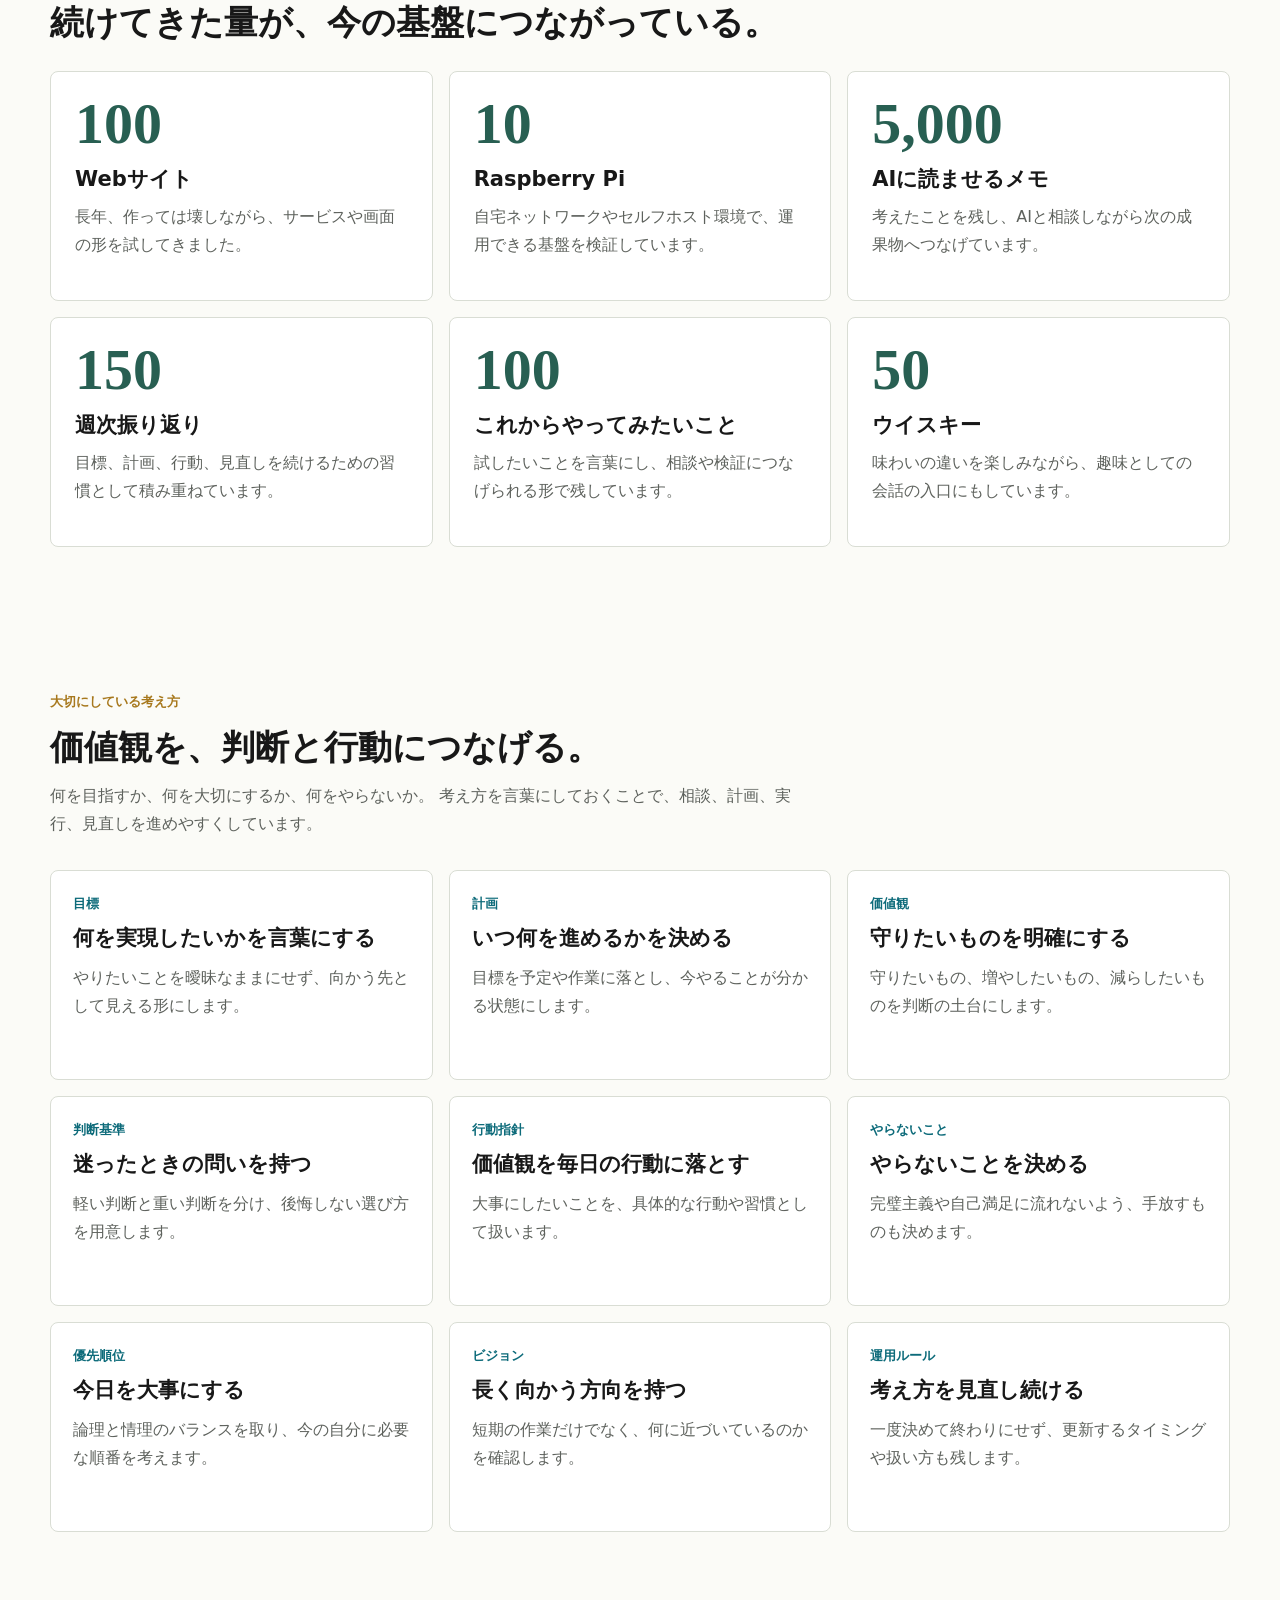
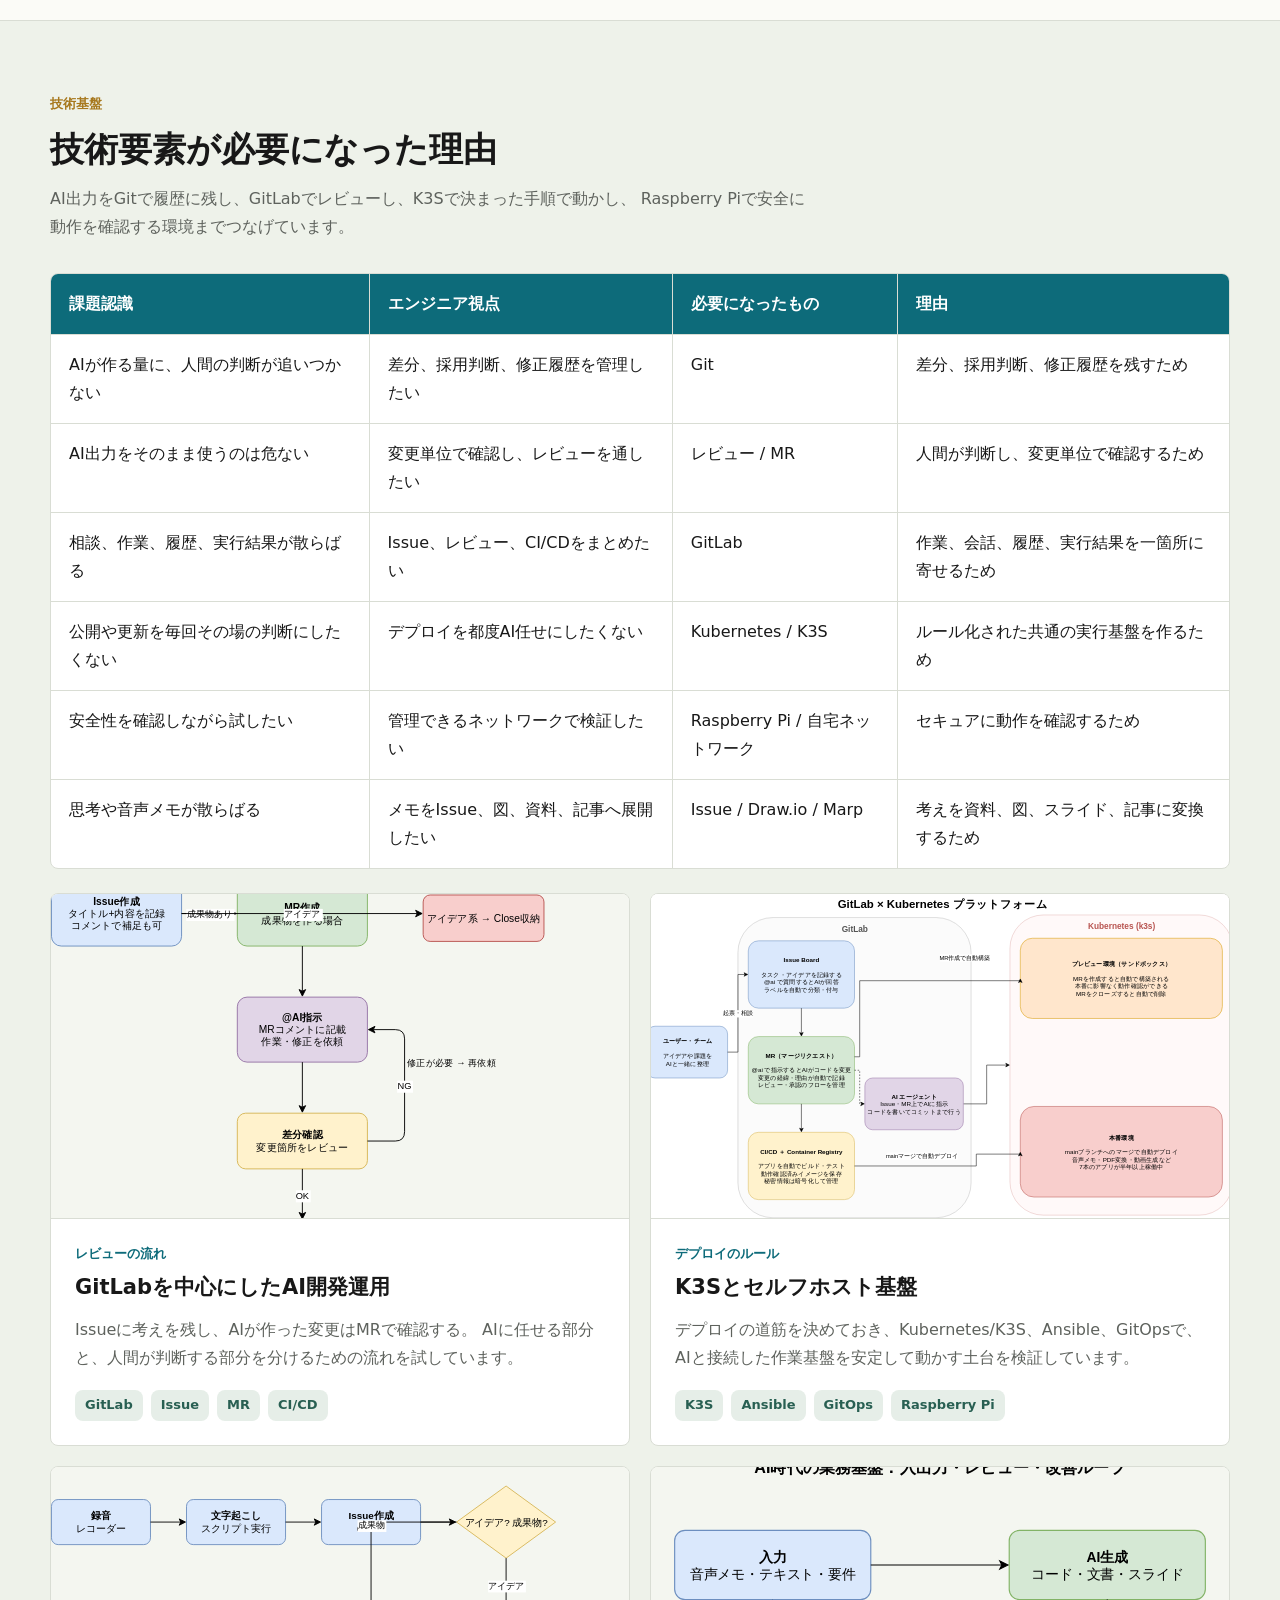
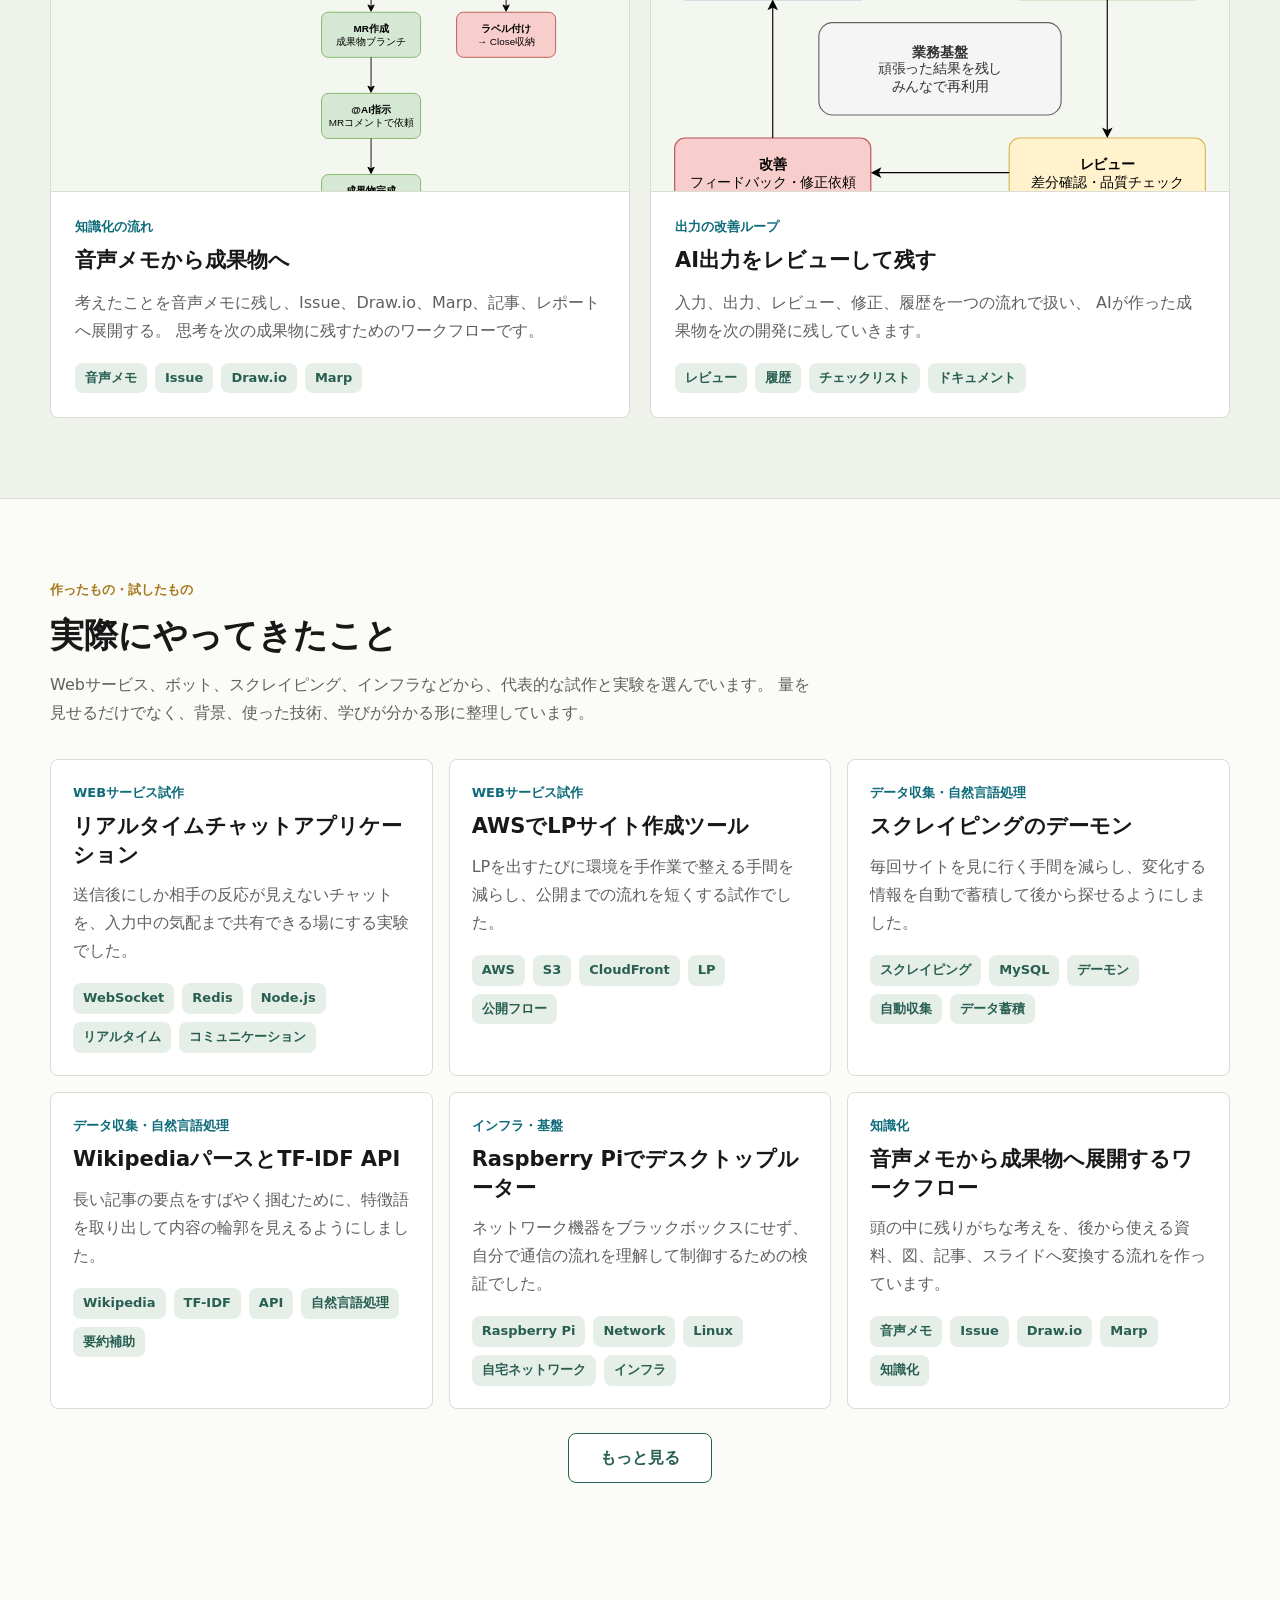
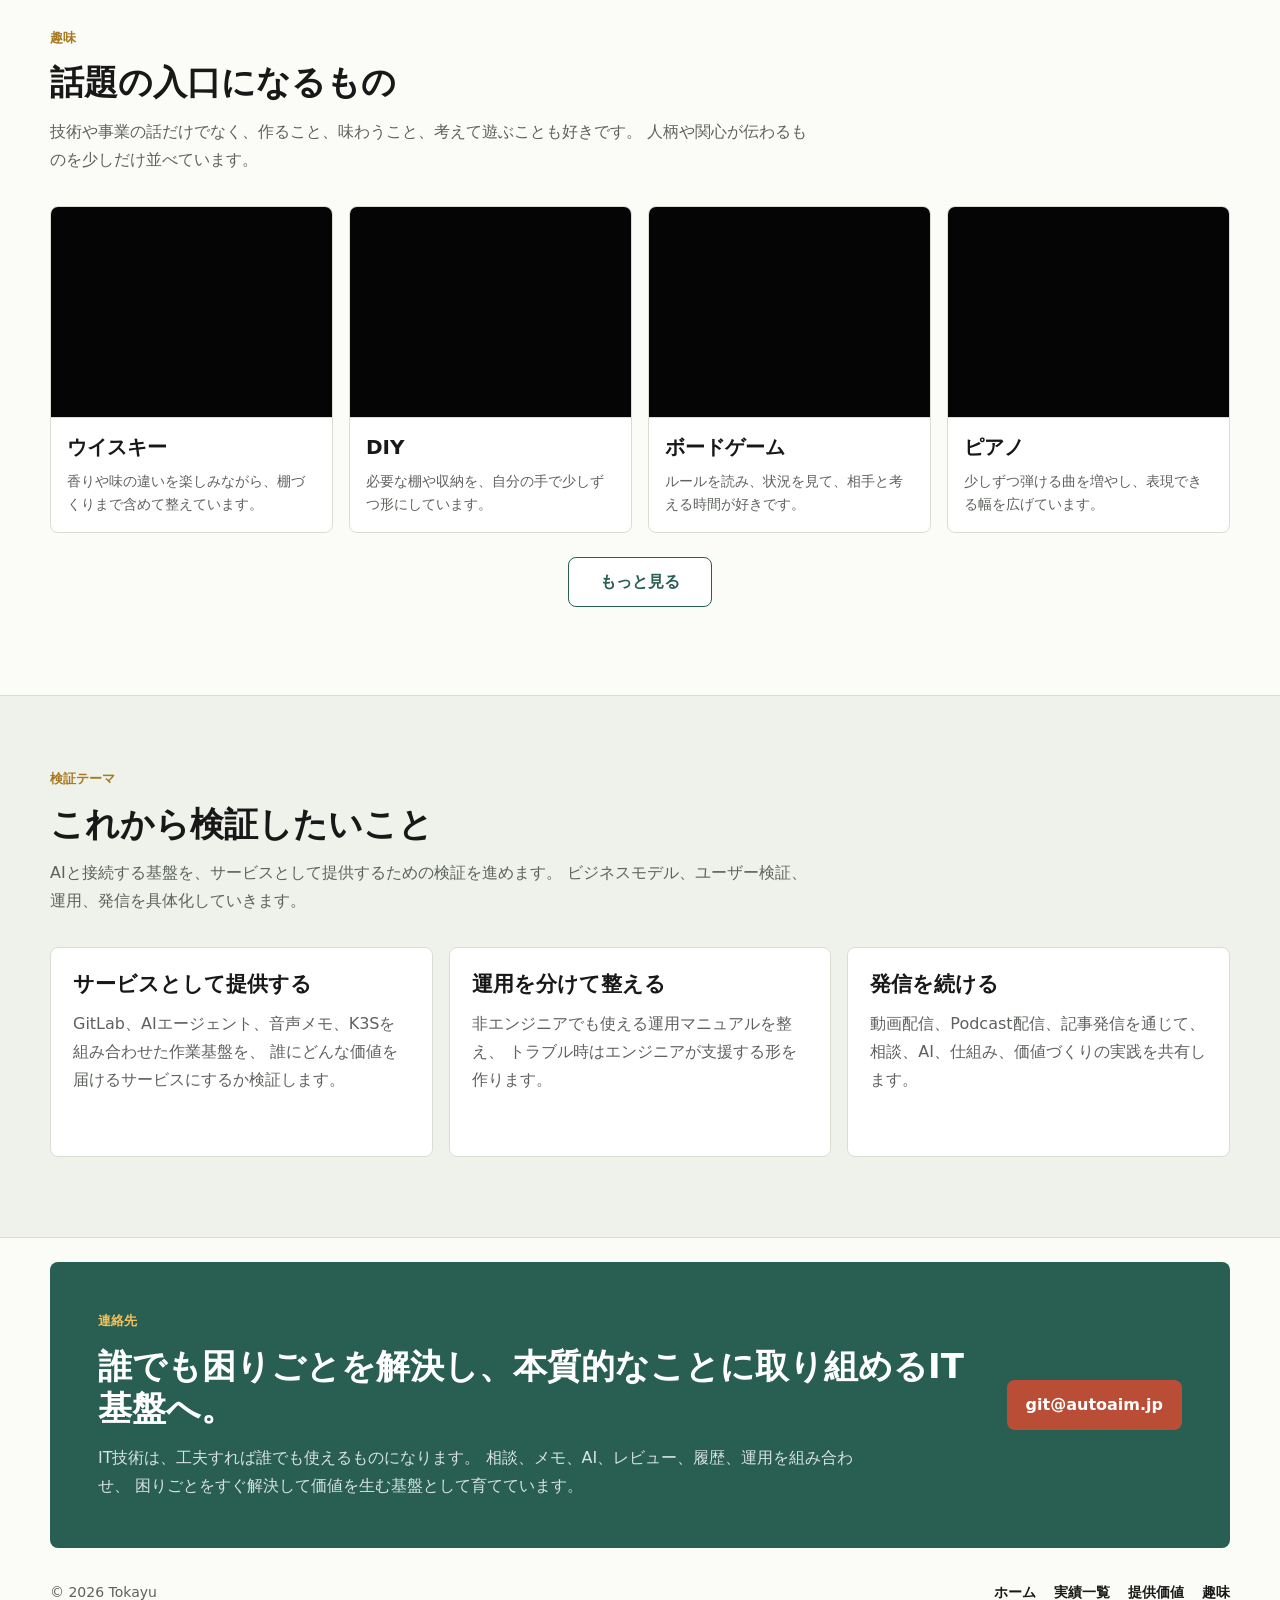
==== commit 5cef336e: "Add practice metrics" ====
--- a/index.html
+++ b/index.html
@@ -14,16 +14,17 @@
       content="AI時代に、作ること、レビューすること、残すこと、動かすことをどう設計するか。"
     >
     <meta property="og:type" content="website">
-    <link rel="stylesheet" href="./styles.css">
+    <link rel="canonical" href="https://toyooka.me/">
+    <link rel="stylesheet" href="/styles.css">
   </head>
   <body>
     <header class="site-header">
-      <a class="brand" href="./index.html" aria-label="ホームへ戻る">Tokayu</a>
+      <a class="brand" href="/" aria-label="ホームへ戻る">Tokayu</a>
       <nav class="nav" aria-label="主要ナビゲーション">
-        <a href="./index.html" aria-current="page">ホーム</a>
-        <a href="./works.html">実績一覧</a>
-        <a href="./value.html">提供価値</a>
-        <a href="./hobbies.html">趣味</a>
+        <a href="/" aria-current="page">ホーム</a>
+        <a href="/works/">実績一覧</a>
+        <a href="/value/">提供価値</a>
+        <a href="/hobbies/">趣味</a>
       </nav>
     </header>
 
@@ -41,7 +42,7 @@
           <div class="hero-actions" aria-label="ページ内リンク">
             <a class="button primary" href="#story">背景を読む</a>
             <a class="button secondary" href="#tech">技術を見る</a>
-            <a class="button secondary" href="./value.html">使い方を見る</a>
+            <a class="button secondary" href="/value/">使い方を見る</a>
           </div>
         </div>
       </section>
@@ -94,6 +95,46 @@
             作ったもの、考えたこと、失敗したこと、直したことが次の開発に残る。
             そのサイクルを回し、問題解決とアウトプットの量・速度を伸ばしていきます。
           </p>
+        </div>
+      </section>
+
+      <section class="section stats-section" aria-labelledby="numbers-heading">
+        <div class="section-heading compact">
+          <p class="eyebrow">数字で見る実践</p>
+          <h2 id="numbers-heading">続けてきた量が、今の基盤につながっている。</h2>
+        </div>
+
+        <div class="stats-grid">
+          <article class="stat-card">
+            <p class="stat-number">100</p>
+            <h3>Webサイト</h3>
+            <p>長年、作っては壊しながら、サービスや画面の形を試してきました。</p>
+          </article>
+          <article class="stat-card">
+            <p class="stat-number">10</p>
+            <h3>Raspberry Pi</h3>
+            <p>自宅ネットワークやセルフホスト環境で、運用できる基盤を検証しています。</p>
+          </article>
+          <article class="stat-card">
+            <p class="stat-number">5,000</p>
+            <h3>AIに読ませるメモ</h3>
+            <p>考えたことを残し、AIと相談しながら次の成果物へつなげています。</p>
+          </article>
+          <article class="stat-card">
+            <p class="stat-number">150</p>
+            <h3>週次振り返り</h3>
+            <p>目標、計画、行動、見直しを続けるための習慣として積み重ねています。</p>
+          </article>
+          <article class="stat-card">
+            <p class="stat-number">100</p>
+            <h3>これからやってみたいこと</h3>
+            <p>試したいことを言葉にし、相談や検証につなげられる形で残しています。</p>
+          </article>
+          <article class="stat-card">
+            <p class="stat-number">50</p>
+            <h3>ウイスキー</h3>
+            <p>味わいの違いを楽しみながら、趣味としての会話の入口にもしています。</p>
+          </article>
         </div>
       </section>
 
@@ -221,7 +262,7 @@
 
         <div class="project-grid tech-grid">
           <article class="project-card">
-            <img src="./assets/gitlab-workflow.svg" alt="GitLabを中心にした開発ワークフロー図">
+            <img src="/assets/gitlab-workflow.svg" alt="GitLabを中心にした開発ワークフロー図">
             <div class="project-body">
               <p class="project-kicker">レビューの流れ</p>
               <h3>GitLabを中心にしたAI開発運用</h3>
@@ -239,7 +280,7 @@
           </article>
 
           <article class="project-card">
-            <img src="./assets/platform-overview.svg" alt="GitLabとKubernetesを組み合わせた基盤図">
+            <img src="/assets/platform-overview.svg" alt="GitLabとKubernetesを組み合わせた基盤図">
             <div class="project-body">
               <p class="project-kicker">デプロイのルール</p>
               <h3>K3Sとセルフホスト基盤</h3>
@@ -257,7 +298,7 @@
           </article>
 
           <article class="project-card">
-            <img src="./assets/voice-memo-to-output.svg" alt="音声メモから成果物へ変換するワークフロー図">
+            <img src="/assets/voice-memo-to-output.svg" alt="音声メモから成果物へ変換するワークフロー図">
             <div class="project-body">
               <p class="project-kicker">知識化の流れ</p>
               <h3>音声メモから成果物へ</h3>
@@ -275,7 +316,7 @@
           </article>
 
           <article class="project-card">
-            <img src="./assets/ai-output-loop.svg" alt="AI出力とレビュー改善ループの図">
+            <img src="/assets/ai-output-loop.svg" alt="AI出力とレビュー改善ループの図">
             <div class="project-body">
               <p class="project-kicker">出力の改善ループ</p>
               <h3>AI出力をレビューして残す</h3>
@@ -307,7 +348,7 @@
         <div class="works-grid" data-featured-works></div>
 
         <div class="section-actions">
-          <a class="button tertiary" href="./works.html">もっと見る</a>
+          <a class="button tertiary" href="/works/">もっと見る</a>
         </div>
       </section>
 
@@ -324,7 +365,7 @@
         <div class="hobby-grid" data-featured-hobbies></div>
 
         <div class="section-actions">
-          <a class="button tertiary" href="./hobbies.html">もっと見る</a>
+          <a class="button tertiary" href="/hobbies/">もっと見る</a>
         </div>
       </section>
 
@@ -380,13 +421,13 @@
     <footer class="site-footer">
       <span>© 2026 Tokayu</span>
       <nav class="footer-nav" aria-label="フッターナビゲーション">
-        <a href="./index.html" aria-current="page">ホーム</a>
-        <a href="./works.html">実績一覧</a>
-        <a href="./value.html">提供価値</a>
-        <a href="./hobbies.html">趣味</a>
+        <a href="/" aria-current="page">ホーム</a>
+        <a href="/works/">実績一覧</a>
+        <a href="/value/">提供価値</a>
+        <a href="/hobbies/">趣味</a>
       </nav>
     </footer>
-    <script src="./data.js"></script>
-    <script src="./app.js"></script>
+    <script src="/data.js"></script>
+    <script src="/app.js"></script>
   </body>
 </html>
--- a/styles.css
+++ b/styles.css
@@ -270,6 +270,43 @@
   color: var(--muted);
 }
 
+.stats-section {
+  padding-top: 10px;
+}
+
+.stats-grid {
+  display: grid;
+  grid-template-columns: repeat(3, minmax(0, 1fr));
+  gap: 16px;
+  margin-top: 28px;
+}
+
+.stat-card {
+  min-height: 230px;
+  padding: 24px;
+  border: 1px solid var(--line);
+  border-radius: 8px;
+  background: var(--white);
+}
+
+.stat-number {
+  margin: 0 0 14px;
+  color: var(--green);
+  font-family: Georgia, "Times New Roman", serif;
+  font-size: 58px;
+  font-weight: 800;
+  line-height: 0.95;
+}
+
+.stat-card h3 {
+  margin-bottom: 10px;
+}
+
+.stat-card p:not(.stat-number) {
+  margin: 0;
+  color: var(--muted);
+}
+
 .thinking-grid {
   display: grid;
   grid-template-columns: repeat(3, minmax(0, 1fr));
@@ -791,6 +828,7 @@
 
   .project-grid,
   .story-grid,
+  .stats-grid,
   .thinking-grid,
   .direction-layout,
   .writing-grid,
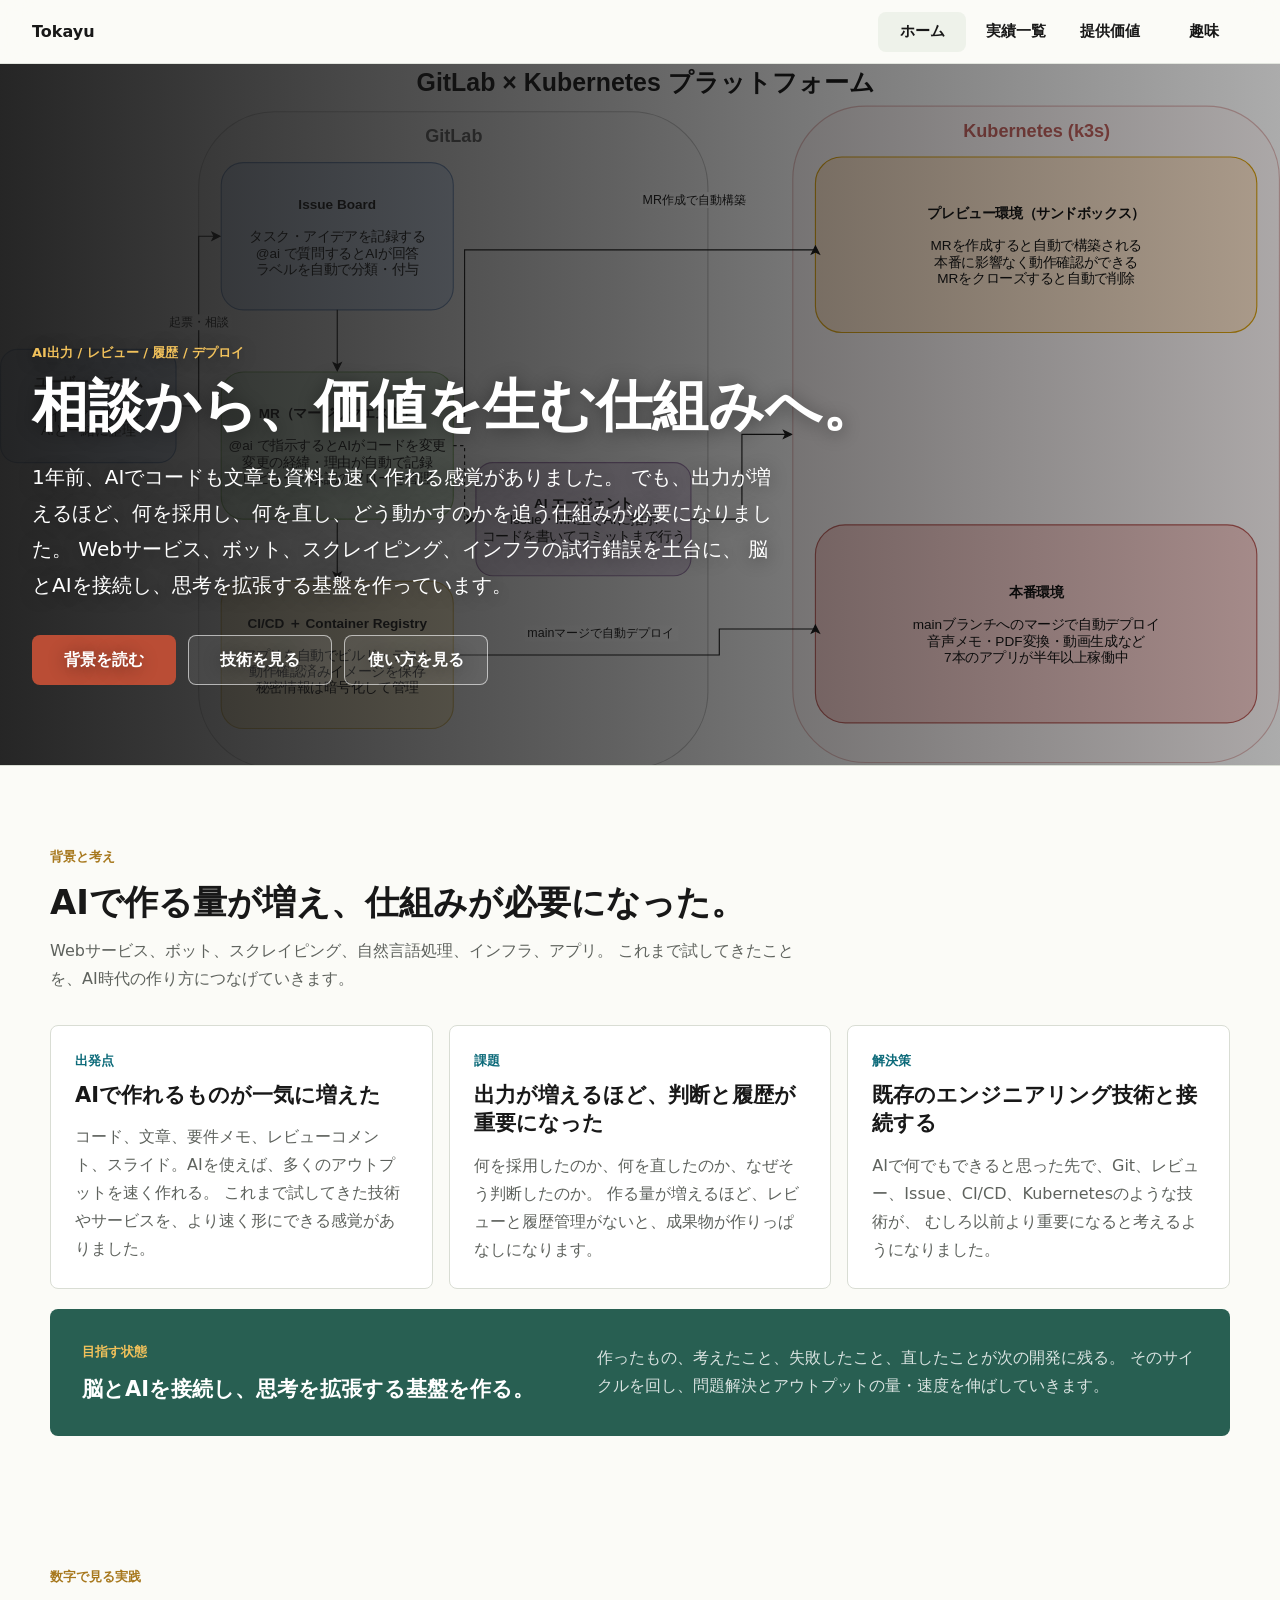
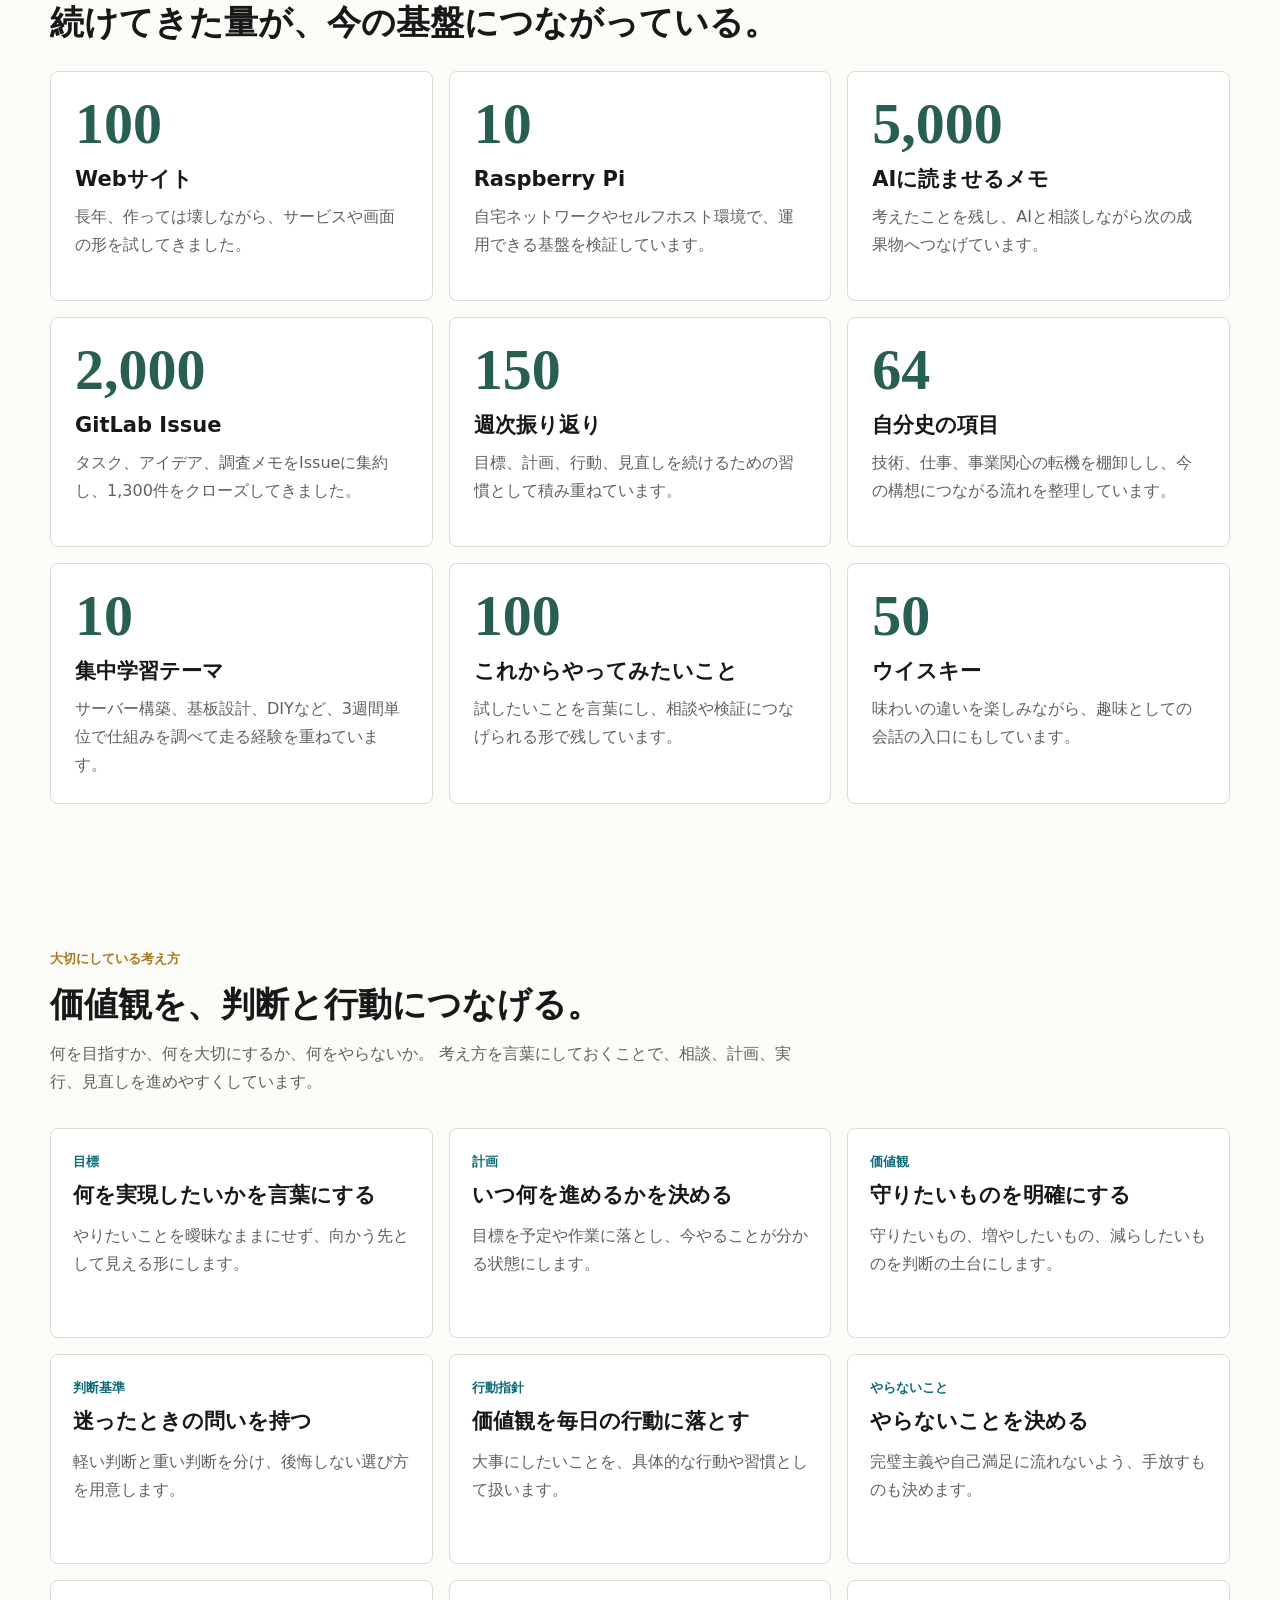
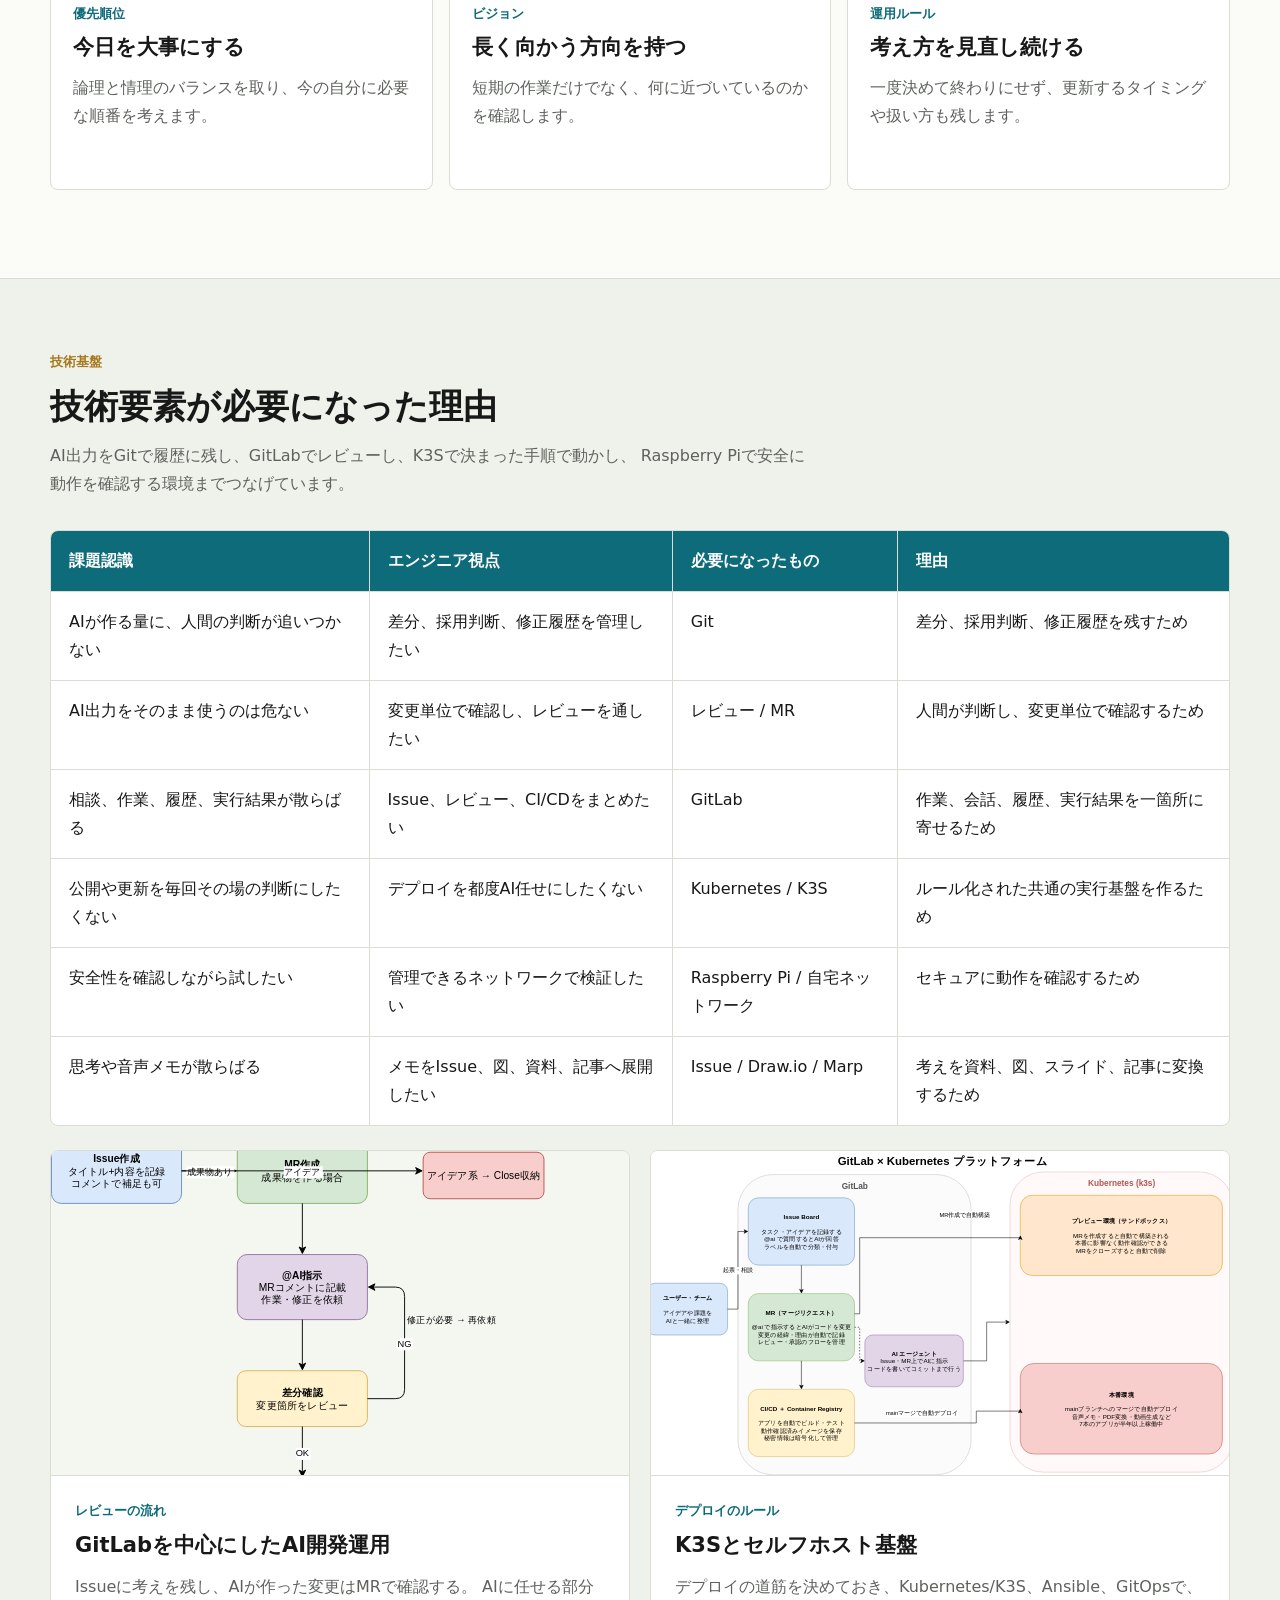
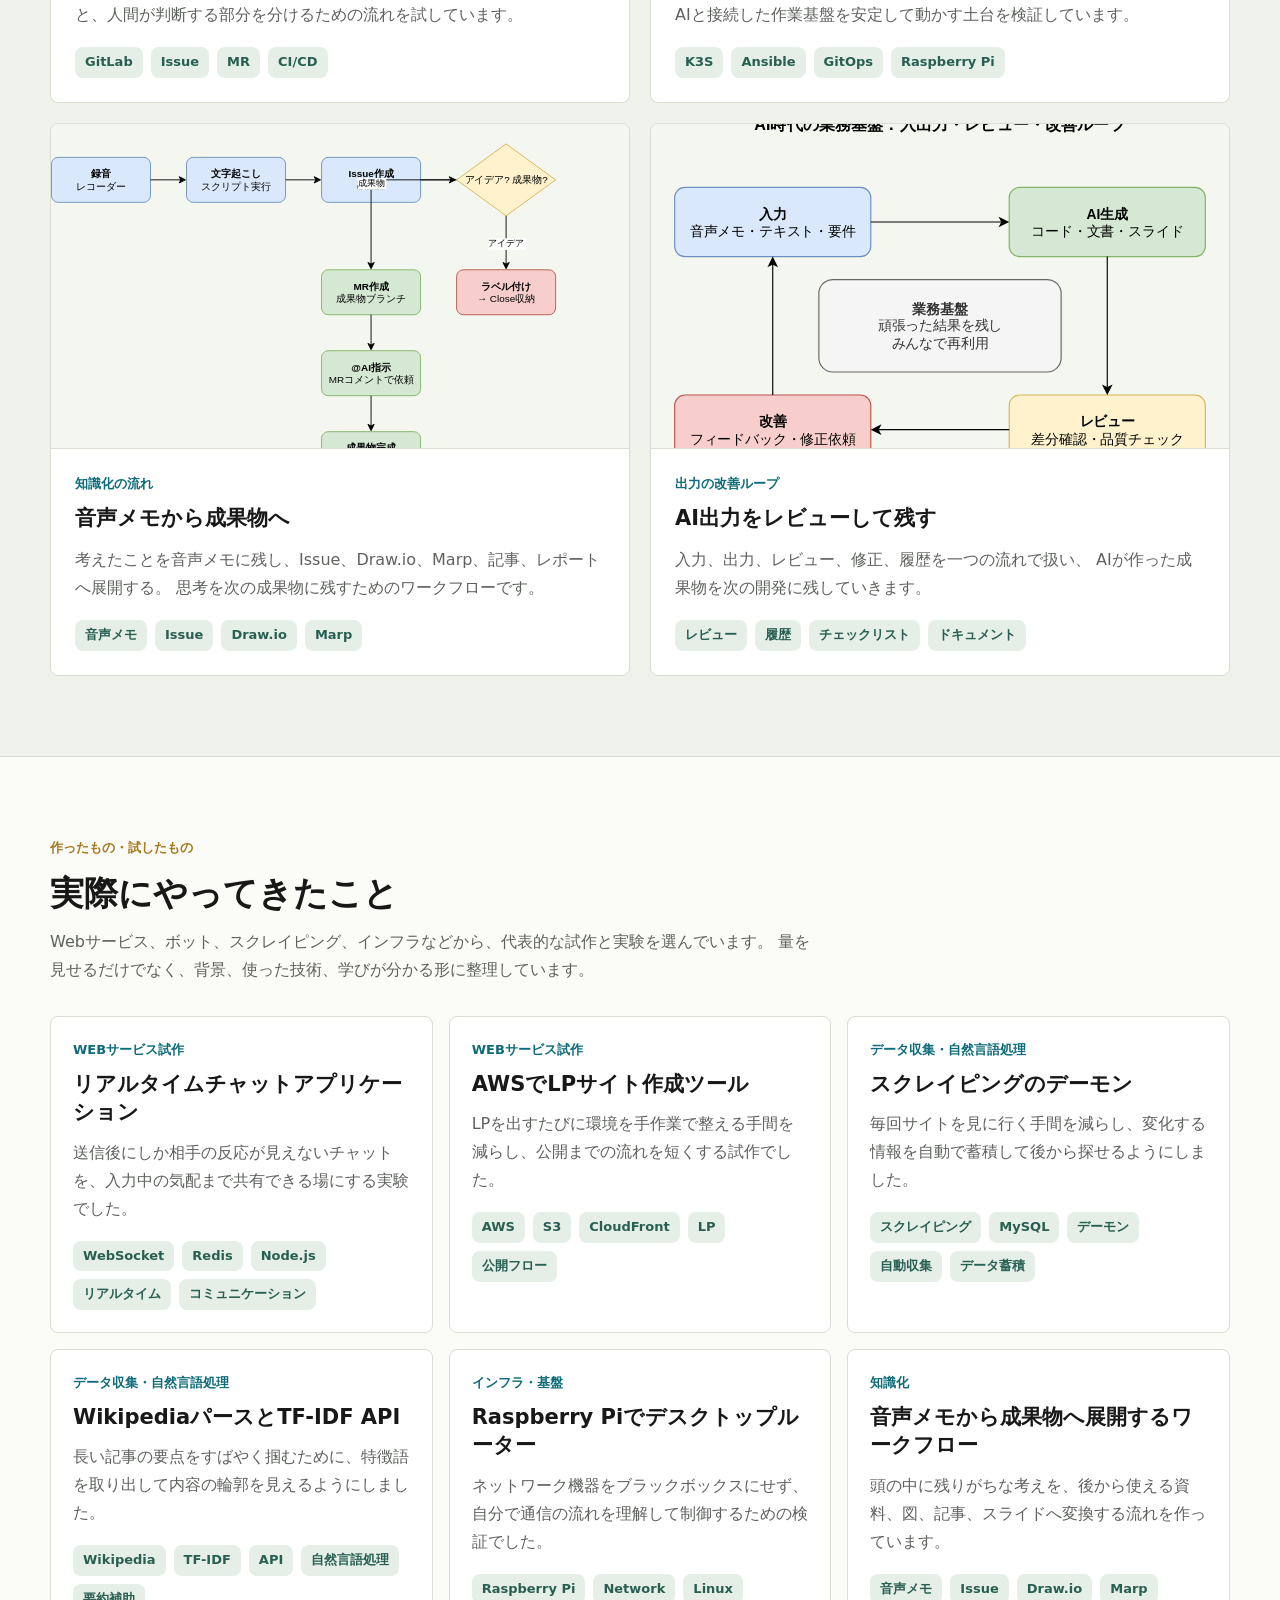
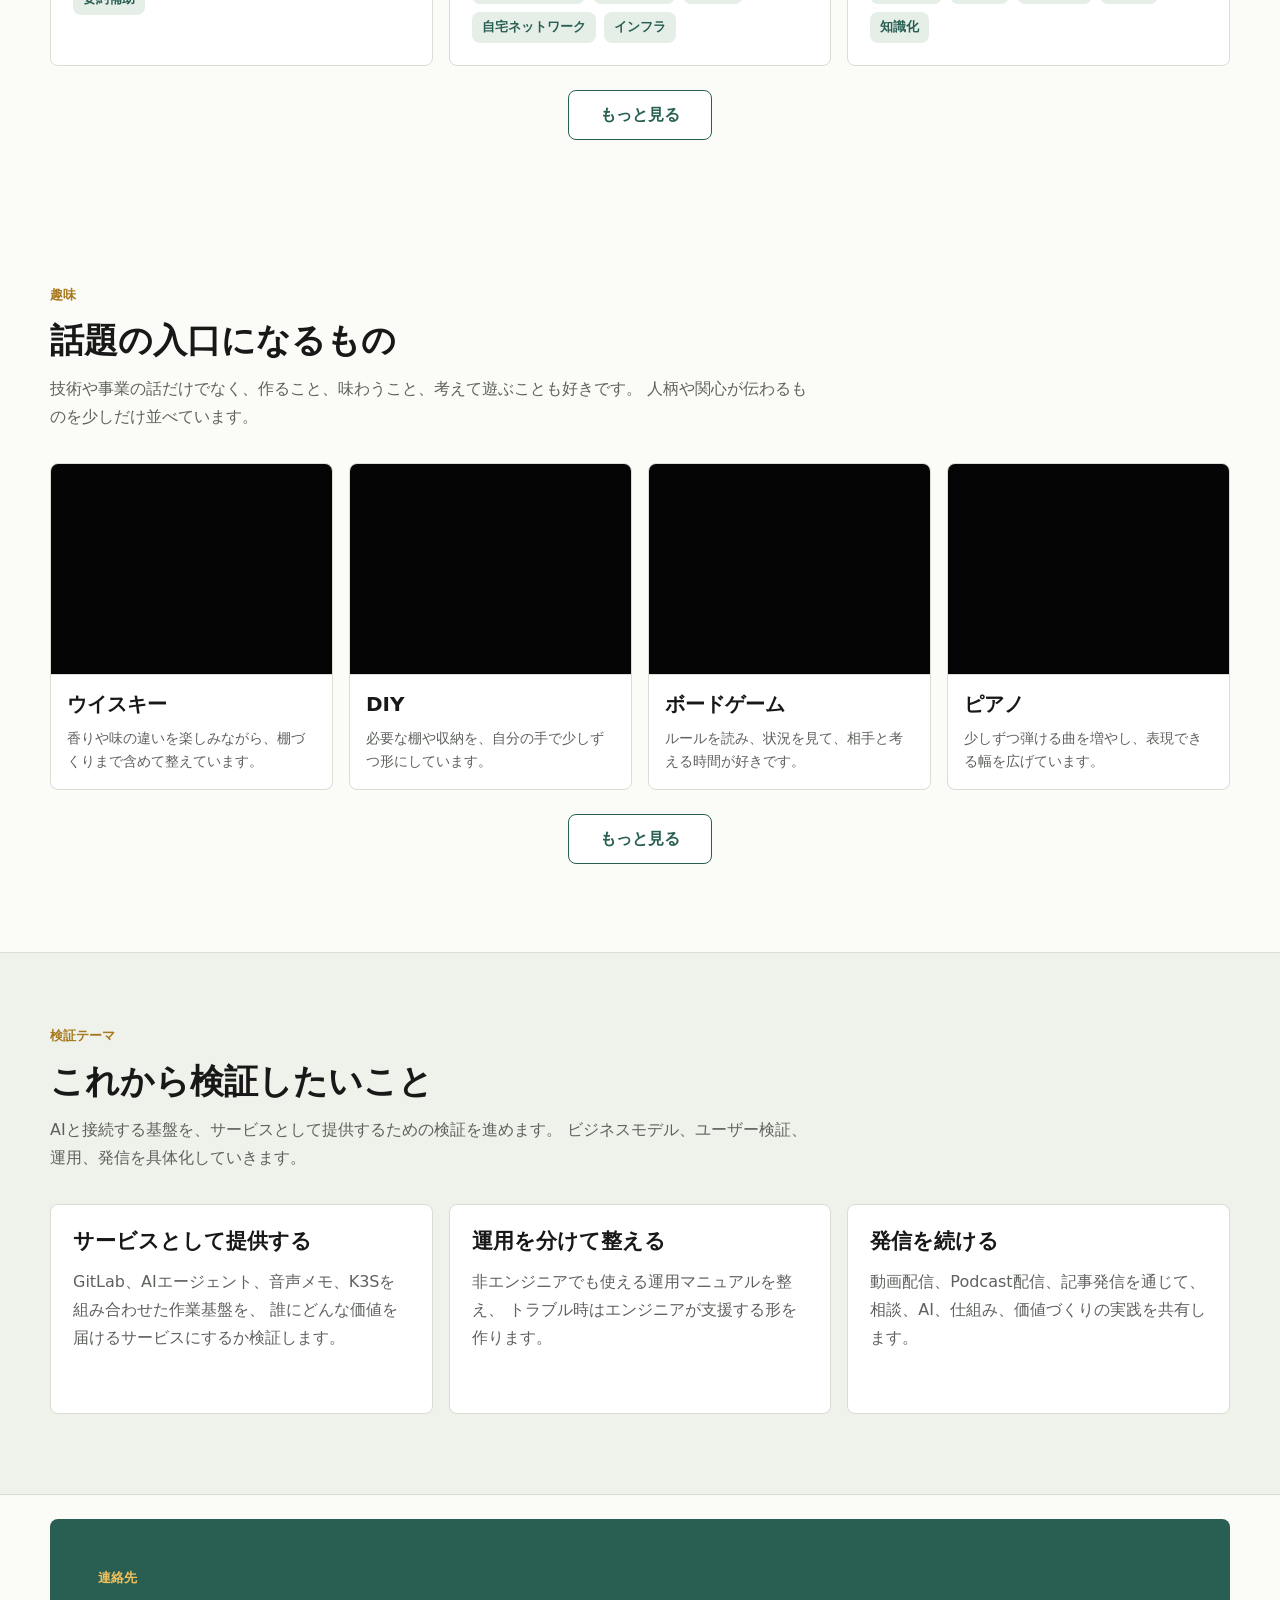
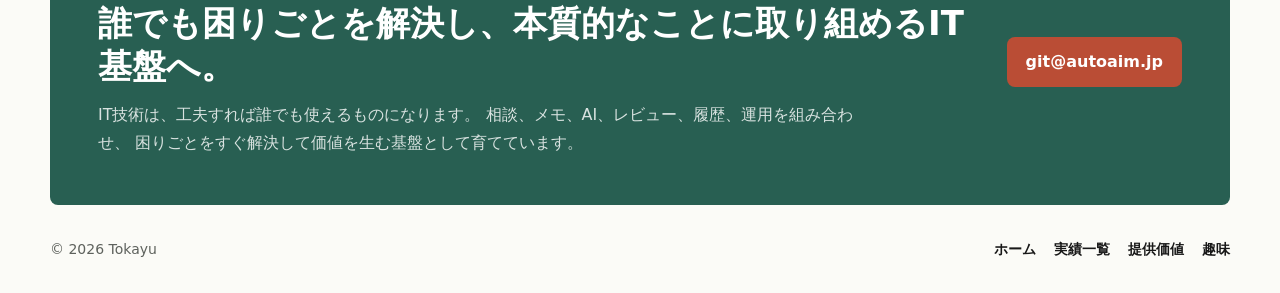
==== commit 49a8a7ce: "Add self analysis metrics" ====
--- a/index.html
+++ b/index.html
@@ -121,9 +121,24 @@
             <p>考えたことを残し、AIと相談しながら次の成果物へつなげています。</p>
           </article>
           <article class="stat-card">
+            <p class="stat-number">2,000</p>
+            <h3>GitLab Issue</h3>
+            <p>タスク、アイデア、調査メモをIssueに集約し、1,300件をクローズしてきました。</p>
+          </article>
+          <article class="stat-card">
             <p class="stat-number">150</p>
             <h3>週次振り返り</h3>
             <p>目標、計画、行動、見直しを続けるための習慣として積み重ねています。</p>
+          </article>
+          <article class="stat-card">
+            <p class="stat-number">64</p>
+            <h3>自分史の項目</h3>
+            <p>技術、仕事、事業関心の転機を棚卸しし、今の構想につながる流れを整理しています。</p>
+          </article>
+          <article class="stat-card">
+            <p class="stat-number">10</p>
+            <h3>集中学習テーマ</h3>
+            <p>サーバー構築、基板設計、DIYなど、3週間単位で仕組みを調べて走る経験を重ねています。</p>
           </article>
           <article class="stat-card">
             <p class="stat-number">100</p>
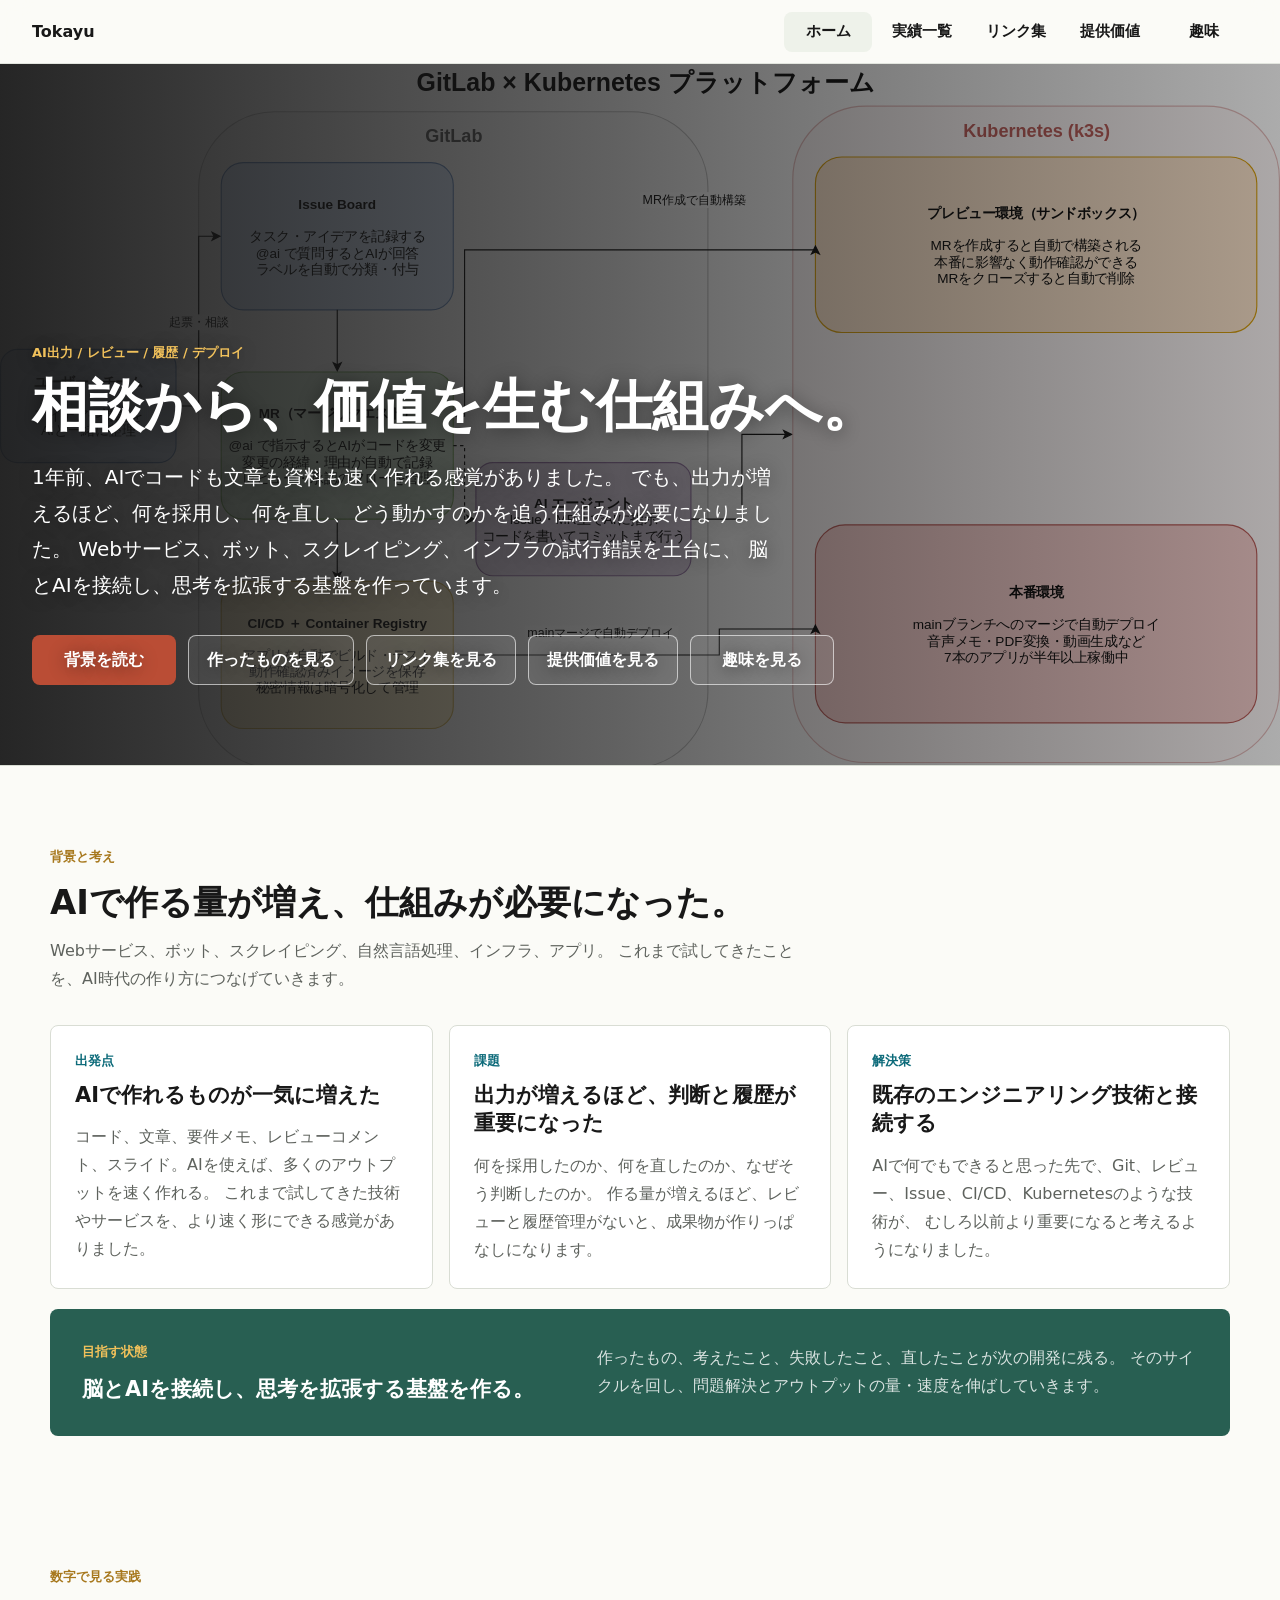
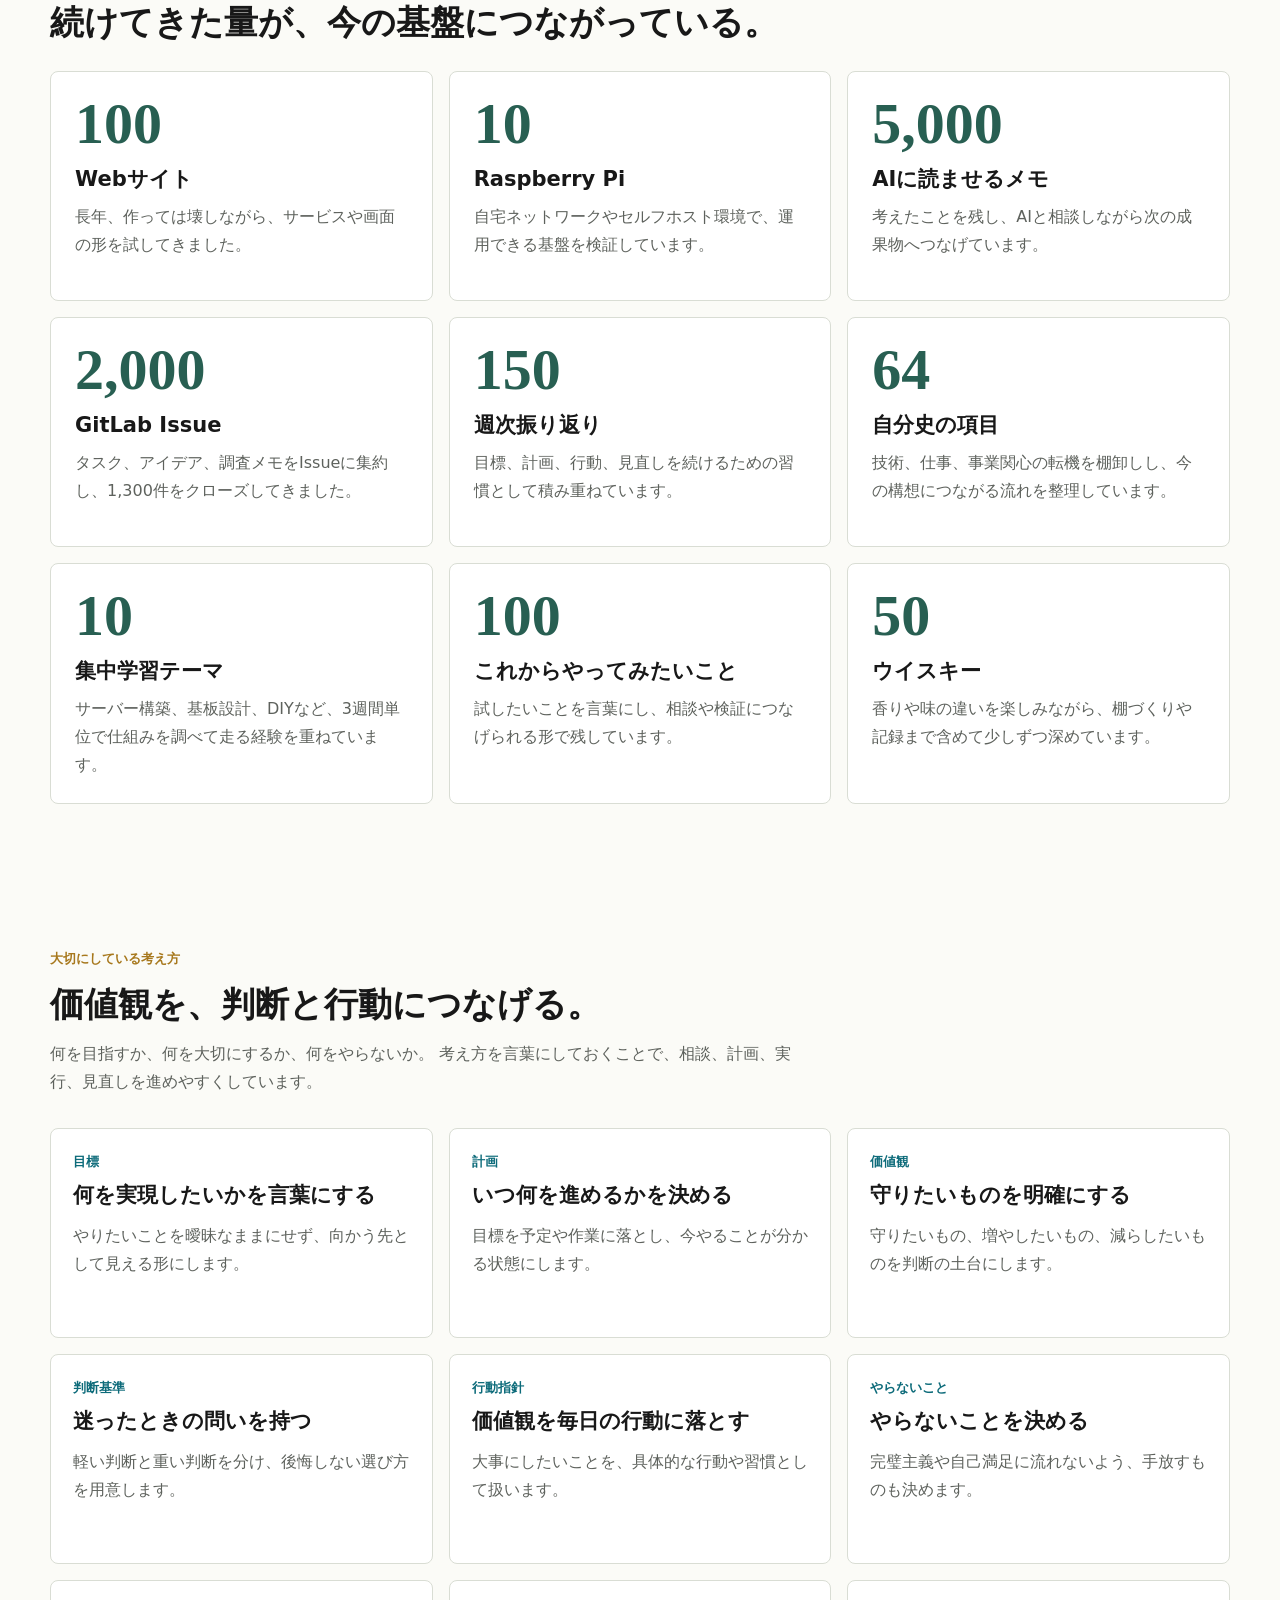
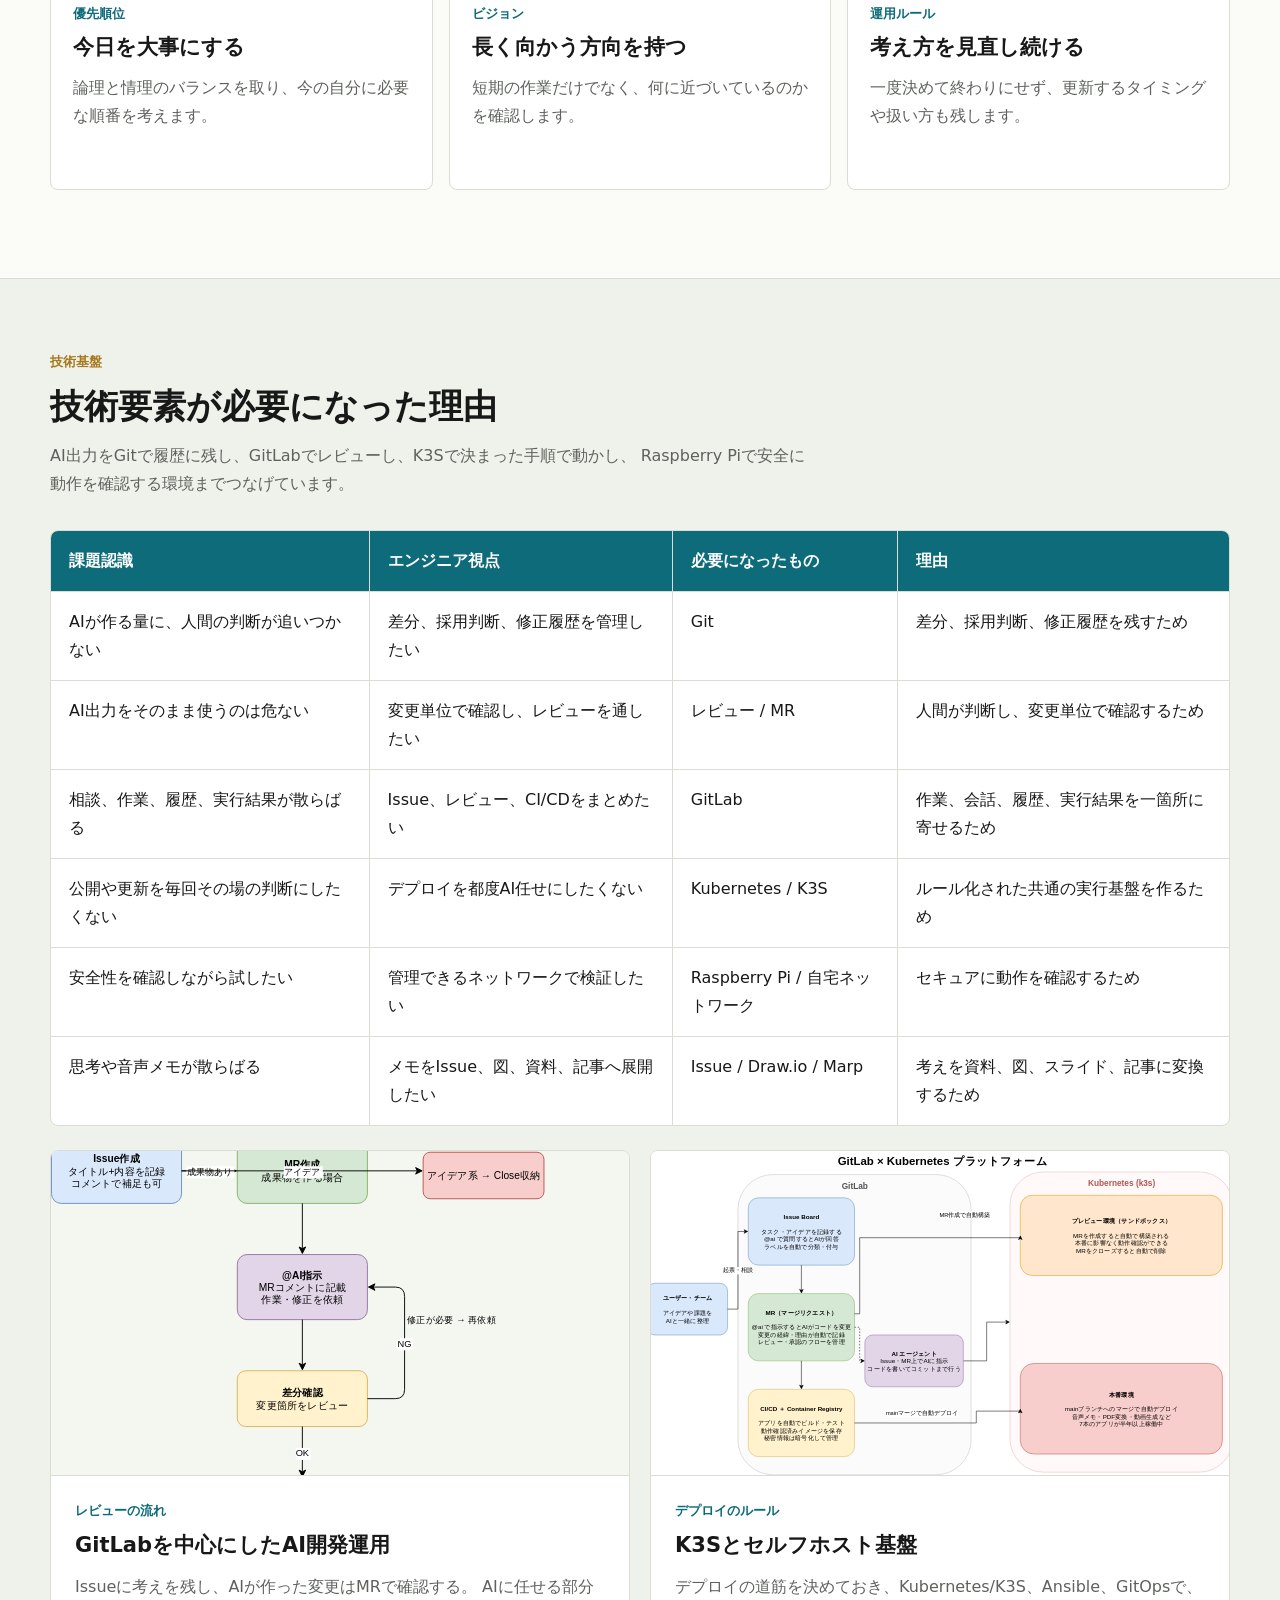
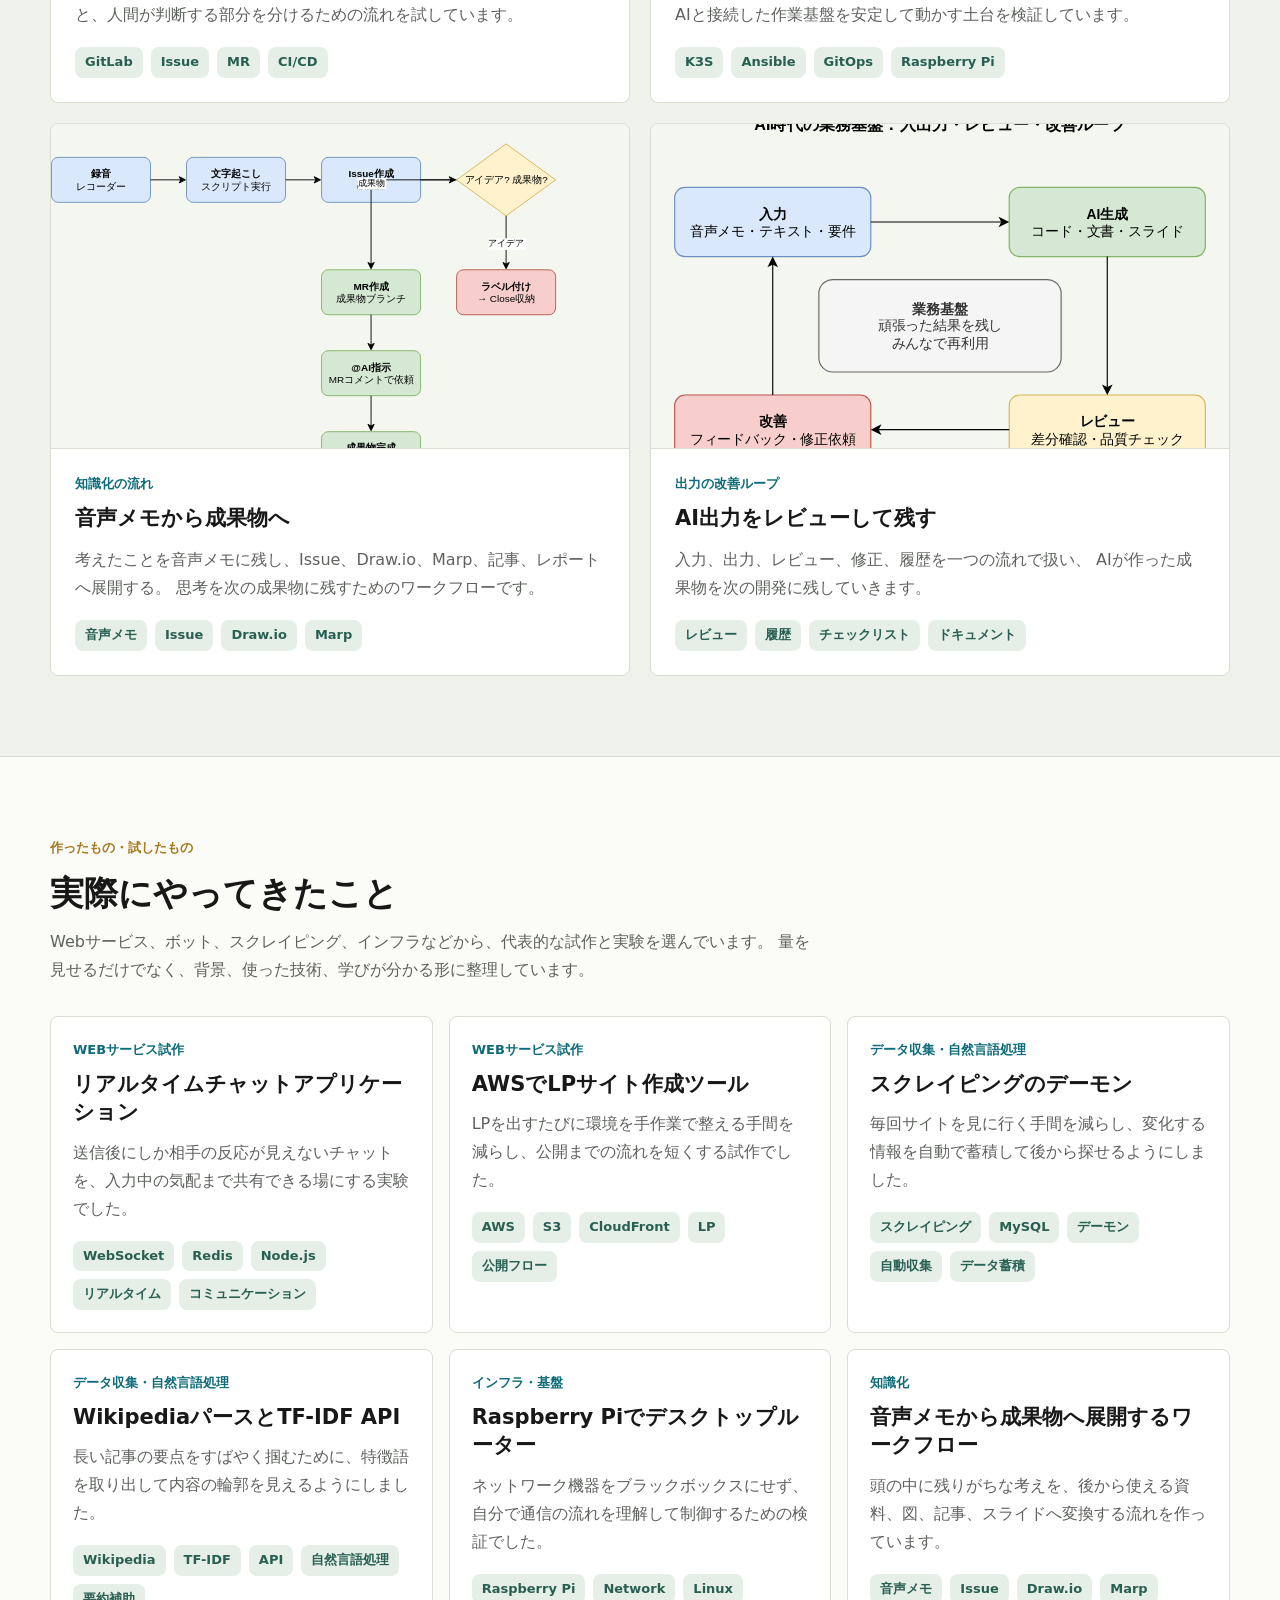
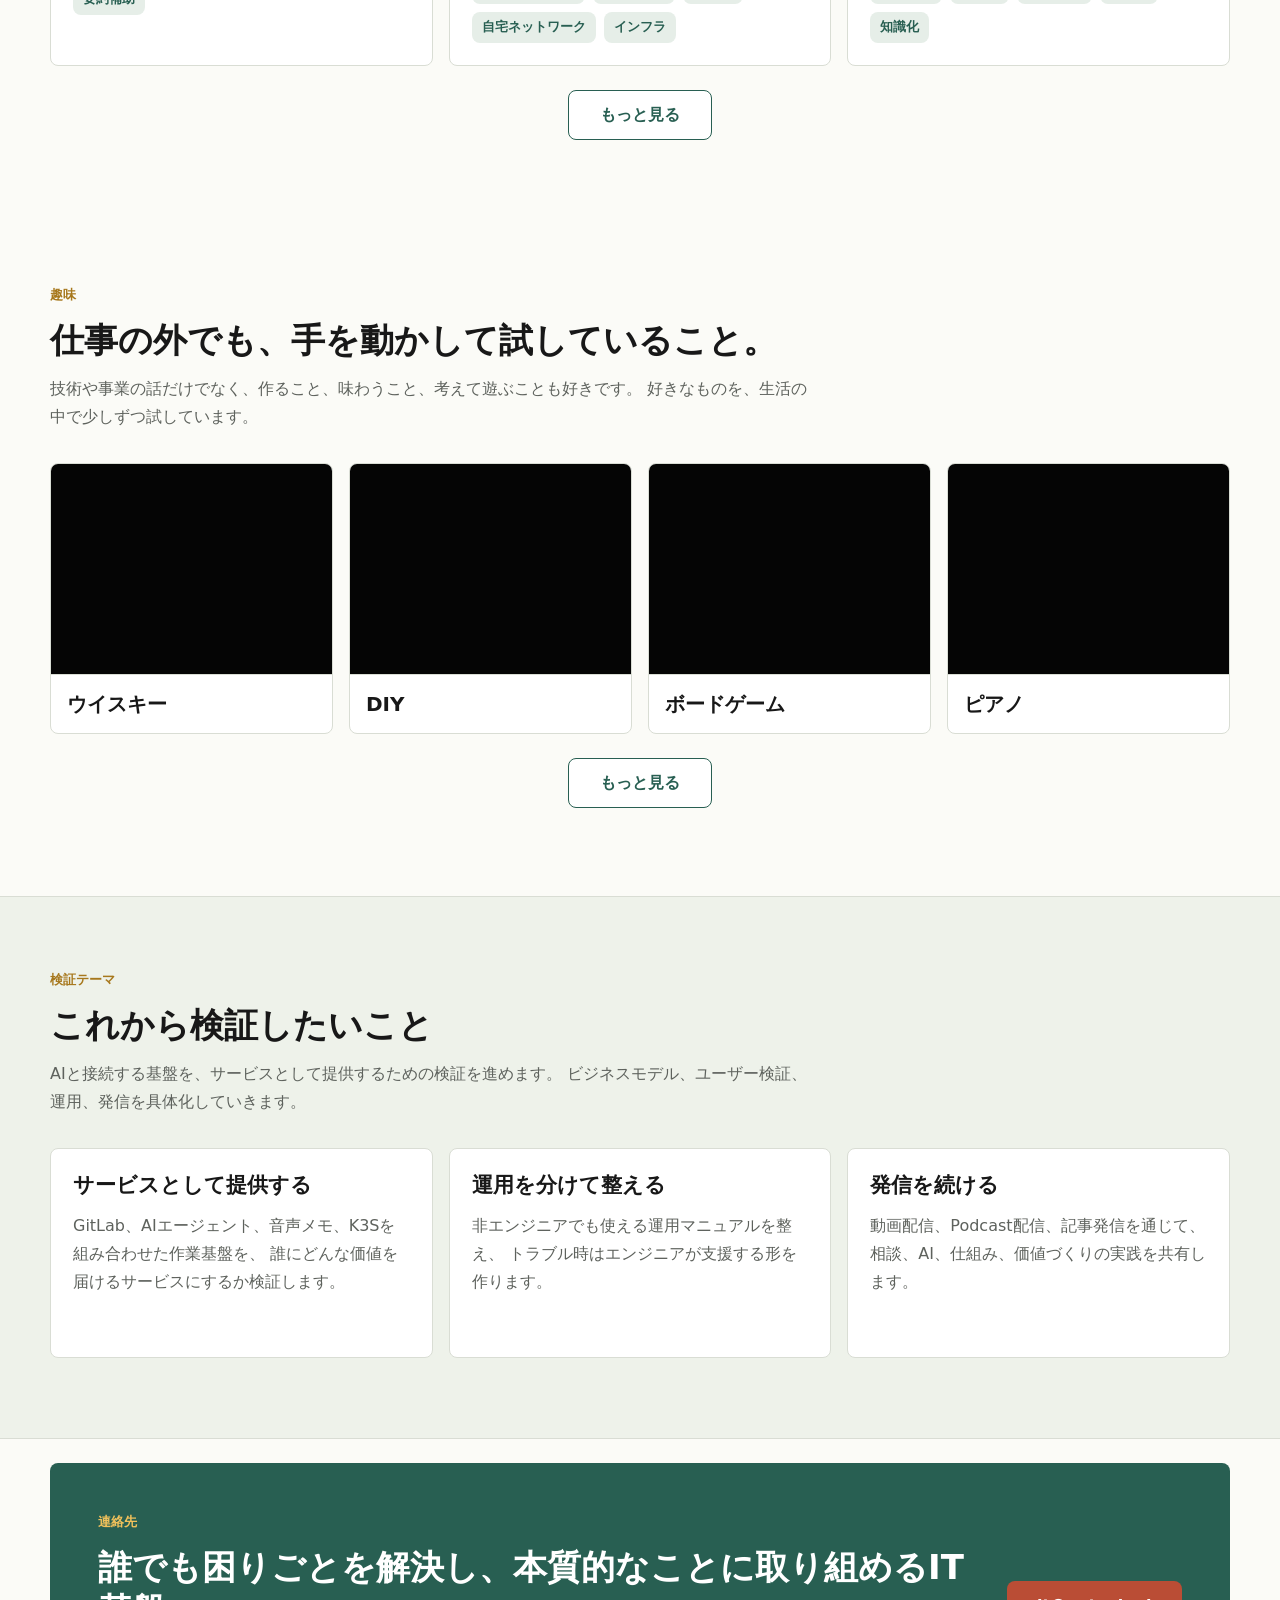
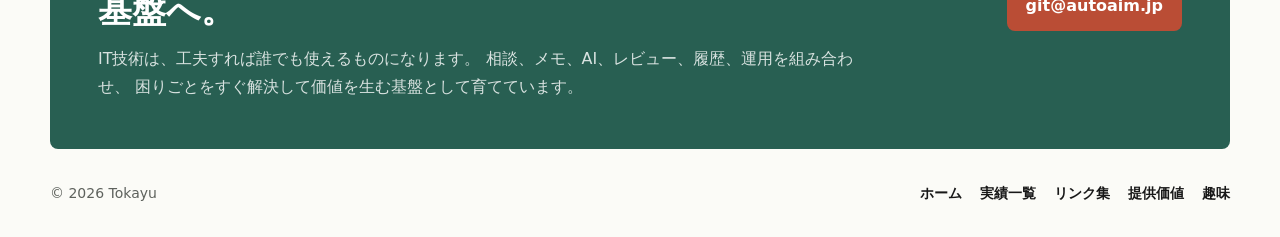
==== commit fcb2ba2c: "Update portfolio site" ====
--- a/index.html
+++ b/index.html
@@ -23,6 +23,7 @@
       <nav class="nav" aria-label="主要ナビゲーション">
         <a href="/" aria-current="page">ホーム</a>
         <a href="/works/">実績一覧</a>
+        <a href="/resources/">リンク集</a>
         <a href="/value/">提供価値</a>
         <a href="/hobbies/">趣味</a>
       </nav>
@@ -39,10 +40,12 @@
             Webサービス、ボット、スクレイピング、インフラの試行錯誤を土台に、
             脳とAIを接続し、思考を拡張する基盤を作っています。
           </p>
-          <div class="hero-actions" aria-label="ページ内リンク">
+          <div class="hero-actions" aria-label="最初に読む場所">
             <a class="button primary" href="#story">背景を読む</a>
-            <a class="button secondary" href="#tech">技術を見る</a>
-            <a class="button secondary" href="/value/">使い方を見る</a>
+            <a class="button secondary" href="/works/">作ったものを見る</a>
+            <a class="button secondary" href="/resources/">リンク集を見る</a>
+            <a class="button secondary" href="/value/">提供価値を見る</a>
+            <a class="button secondary" href="/hobbies/">趣味を見る</a>
           </div>
         </div>
       </section>
@@ -148,7 +151,7 @@
           <article class="stat-card">
             <p class="stat-number">50</p>
             <h3>ウイスキー</h3>
-            <p>味わいの違いを楽しみながら、趣味としての会話の入口にもしています。</p>
+            <p>香りや味の違いを楽しみながら、棚づくりや記録まで含めて少しずつ深めています。</p>
           </article>
         </div>
       </section>
@@ -370,10 +373,10 @@
       <section id="hobbies" class="section">
         <div class="section-heading">
           <p class="eyebrow">趣味</p>
-          <h2>話題の入口になるもの</h2>
+          <h2>仕事の外でも、手を動かして試していること。</h2>
           <p>
             技術や事業の話だけでなく、作ること、味わうこと、考えて遊ぶことも好きです。
-            人柄や関心が伝わるものを少しだけ並べています。
+            好きなものを、生活の中で少しずつ試しています。
           </p>
         </div>
 
@@ -438,6 +441,7 @@
       <nav class="footer-nav" aria-label="フッターナビゲーション">
         <a href="/" aria-current="page">ホーム</a>
         <a href="/works/">実績一覧</a>
+        <a href="/resources/">リンク集</a>
         <a href="/value/">提供価値</a>
         <a href="/hobbies/">趣味</a>
       </nav>
--- a/styles.css
+++ b/styles.css
@@ -1,5 +1,6 @@
 :root {
   color-scheme: light;
+  --anchor-offset: 112px;
   --ink: #181818;
   --muted: #5e625d;
   --line: #d9ddd4;
@@ -19,6 +20,11 @@
 
 html {
   scroll-behavior: smooth;
+  scroll-padding-top: var(--anchor-offset);
+}
+
+main section[id] {
+  scroll-margin-top: var(--anchor-offset);
 }
 
 body {
@@ -135,7 +141,7 @@
 h2,
 h3,
 p {
-  overflow-wrap: break-word;
+  overflow-wrap: anywhere;
 }
 
 h1 {
@@ -515,10 +521,19 @@
 .page-hero {
   width: min(1180px, calc(100% - 64px));
   margin: 0 auto;
-  padding: 96px 0 48px;
+  padding: 72px 0 48px;
 }
 
 .page-hero h1 {
+  margin-top: 18px;
+  color: var(--ink);
+  font-size: 48px;
+  line-height: 1.08;
+}
+
+.page-hero h2 {
+  max-width: 920px;
+  margin-top: 28px;
   color: var(--ink);
 }
 
@@ -528,12 +543,223 @@
   color: var(--muted);
 }
 
+.breadcrumb {
+  display: flex;
+  flex-wrap: wrap;
+  gap: 8px;
+  align-items: center;
+  color: var(--muted);
+  font-size: 13px;
+  font-weight: 850;
+}
+
+.breadcrumb a {
+  color: var(--teal);
+  text-decoration: underline;
+  text-decoration-thickness: 1px;
+  text-underline-offset: 4px;
+}
+
+.breadcrumb span {
+  color: var(--ink);
+}
+
+.breadcrumb a::after {
+  content: "/";
+  margin-left: 8px;
+  color: var(--muted);
+  text-decoration: none;
+  display: inline-block;
+}
+
 .works-catalog {
   margin-top: 0;
 }
 
+.resource-section {
+  margin-top: 0;
+}
+
+.resource-group {
+  padding: 40px 0;
+  border-top: 1px solid var(--line);
+}
+
+.resource-group:first-child {
+  padding-top: 0;
+  border-top: 0;
+}
+
+.resource-heading {
+  max-width: 820px;
+  margin-bottom: 22px;
+}
+
+.resource-heading p:not(.eyebrow) {
+  margin: 12px 0 0;
+  color: var(--muted);
+}
+
+.resource-list {
+  display: grid;
+  gap: 18px;
+}
+
+.resource-item {
+  min-width: 0;
+  display: grid;
+  grid-template-columns: minmax(220px, 0.36fr) minmax(0, 0.64fr);
+  gap: 20px 28px;
+  padding: 22px 0;
+  border-top: 1px solid var(--line);
+}
+
+.resource-item:first-child {
+  border-top: 0;
+}
+
+.resource-item h3 {
+  margin: 0;
+}
+
+.resource-item p {
+  margin: 10px 0 0;
+  color: var(--muted);
+}
+
+.resource-item ul {
+  margin: 0;
+  padding: 0;
+  list-style: none;
+}
+
+.resource-item li {
+  min-width: 0;
+  display: flex;
+  gap: 10px;
+  align-items: baseline;
+  justify-content: space-between;
+  padding: 10px 0;
+  border-top: 1px solid rgba(217, 221, 212, 0.72);
+}
+
+.resource-item li:first-child {
+  border-top: 0;
+}
+
+.resource-item a {
+  color: var(--teal);
+  font-weight: 850;
+  text-decoration: underline;
+  text-decoration-thickness: 1px;
+  text-underline-offset: 4px;
+  overflow-wrap: anywhere;
+}
+
+.resource-item span {
+  color: var(--ink);
+  font-weight: 760;
+  overflow-wrap: anywhere;
+}
+
+.resource-item b {
+  flex: 0 0 auto;
+  color: var(--muted);
+  font-size: 12px;
+  font-weight: 850;
+}
+
 .hobby-hero {
   padding-bottom: 36px;
+}
+
+.hobby-site {
+  --hobby-ink: #25312b;
+  --hobby-muted: #627169;
+  --hobby-line: #d7e7d8;
+  --hobby-mint: #e8f6dc;
+  --hobby-water: #dff3f7;
+  --hobby-yellow: #fff4b8;
+  --hobby-accent: #427d74;
+  color: var(--hobby-ink);
+  background:
+    linear-gradient(135deg, rgba(232, 246, 220, 0.76), rgba(223, 243, 247, 0.76) 48%, rgba(255, 244, 184, 0.54)),
+    var(--paper);
+}
+
+.hobby-site-header {
+  border-bottom-color: rgba(191, 219, 195, 0.82);
+  background: rgba(250, 255, 243, 0.88);
+}
+
+.hobby-brand {
+  color: var(--hobby-ink);
+}
+
+.hobby-nav a {
+  min-width: 128px;
+}
+
+.hobby-nav a:hover,
+.hobby-nav a[aria-current="page"] {
+  background: var(--hobby-mint);
+}
+
+.hobby-site .page-hero h1,
+.hobby-site .page-hero h2,
+.hobby-site h2,
+.hobby-site h3 {
+  color: var(--hobby-ink);
+}
+
+.hobby-site .page-hero p:not(.eyebrow),
+.hobby-site .section-heading p:not(.eyebrow),
+.hobby-site .hobby-card p,
+.hobby-site .movie-log-detail dd {
+  color: var(--hobby-muted);
+}
+
+.hobby-site .breadcrumb a,
+.hobby-site .project-kicker,
+.hobby-site .movie-log-detail dt {
+  color: var(--hobby-accent);
+}
+
+.hobby-site .breadcrumb span {
+  color: var(--hobby-ink);
+}
+
+.hobby-site .hobby-card,
+.hobby-site .movie-log {
+  border-color: var(--hobby-line);
+  background: rgba(255, 255, 255, 0.82);
+  box-shadow: 0 12px 32px rgba(66, 125, 116, 0.08);
+}
+
+.hobby-site .hobby-card img {
+  background:
+    linear-gradient(135deg, rgba(232, 246, 220, 0.95), rgba(223, 243, 247, 0.95)),
+    #f7fbf0;
+  border-bottom-color: var(--hobby-line);
+}
+
+.hobby-site .hobby-card-link {
+  color: var(--hobby-accent);
+  border-color: var(--hobby-accent);
+  background: rgba(255, 255, 255, 0.58);
+}
+
+.hobby-site .hobby-card-link:hover {
+  color: var(--white);
+  background: var(--hobby-accent);
+}
+
+.hobby-site .movie-log-detail div {
+  border-top-color: var(--hobby-line);
+}
+
+.hobby-site .site-footer {
+  color: var(--hobby-muted);
 }
 
 .hobby-section {
@@ -581,6 +807,62 @@
   color: var(--muted);
   font-size: 14px;
   line-height: 1.65;
+}
+
+.hobby-card-link {
+  min-height: 38px;
+  margin-top: 16px;
+  display: inline-flex;
+  align-items: center;
+  justify-content: center;
+  padding: 8px 12px;
+  border: 1px solid var(--green);
+  border-radius: 8px;
+  color: var(--green);
+  font-size: 13px;
+  font-weight: 850;
+}
+
+.hobby-card-link:hover {
+  color: var(--white);
+  background: var(--green);
+}
+
+.movie-log-section {
+  margin-top: 0;
+}
+
+.movie-log {
+  max-width: 920px;
+  padding: 28px;
+  border: 1px solid var(--line);
+  border-radius: 8px;
+  background: var(--white);
+}
+
+.movie-log-detail {
+  display: grid;
+  gap: 18px;
+  margin: 24px 0 0;
+}
+
+.movie-log-detail div {
+  display: grid;
+  grid-template-columns: 200px minmax(0, 1fr);
+  gap: 16px;
+  padding-top: 18px;
+  border-top: 1px solid var(--line);
+}
+
+.movie-log-detail dt {
+  color: var(--teal);
+  font-size: 13px;
+  font-weight: 900;
+}
+
+.movie-log-detail dd {
+  margin: 0;
+  color: var(--muted);
 }
 
 .category-block {
@@ -844,12 +1126,22 @@
     grid-template-columns: 1fr;
   }
 
+  .resource-item {
+    grid-template-columns: 1fr;
+    gap: 12px;
+  }
+
   .reason-row {
     grid-template-columns: 1fr;
   }
 
   .usecase-detail {
     grid-template-columns: 1fr;
+  }
+
+  .movie-log-detail div {
+    grid-template-columns: 1fr;
+    gap: 6px;
   }
 
   .reason-row > div {
@@ -872,6 +1164,14 @@
 }
 
 @media (max-width: 640px) {
+  html {
+    scroll-padding-top: 0;
+  }
+
+  main section[id] {
+    scroll-margin-top: 0;
+  }
+
   body {
     font-size: 15px;
   }
@@ -891,11 +1191,13 @@
 
   .nav {
     margin-top: 8px;
-    justify-content: flex-start;
+    display: grid;
+    grid-template-columns: repeat(2, minmax(0, 1fr));
+    gap: 6px;
   }
 
   .nav a {
-    min-width: 78px;
+    min-width: 0;
     padding: 0 10px;
     font-size: 14px;
   }
